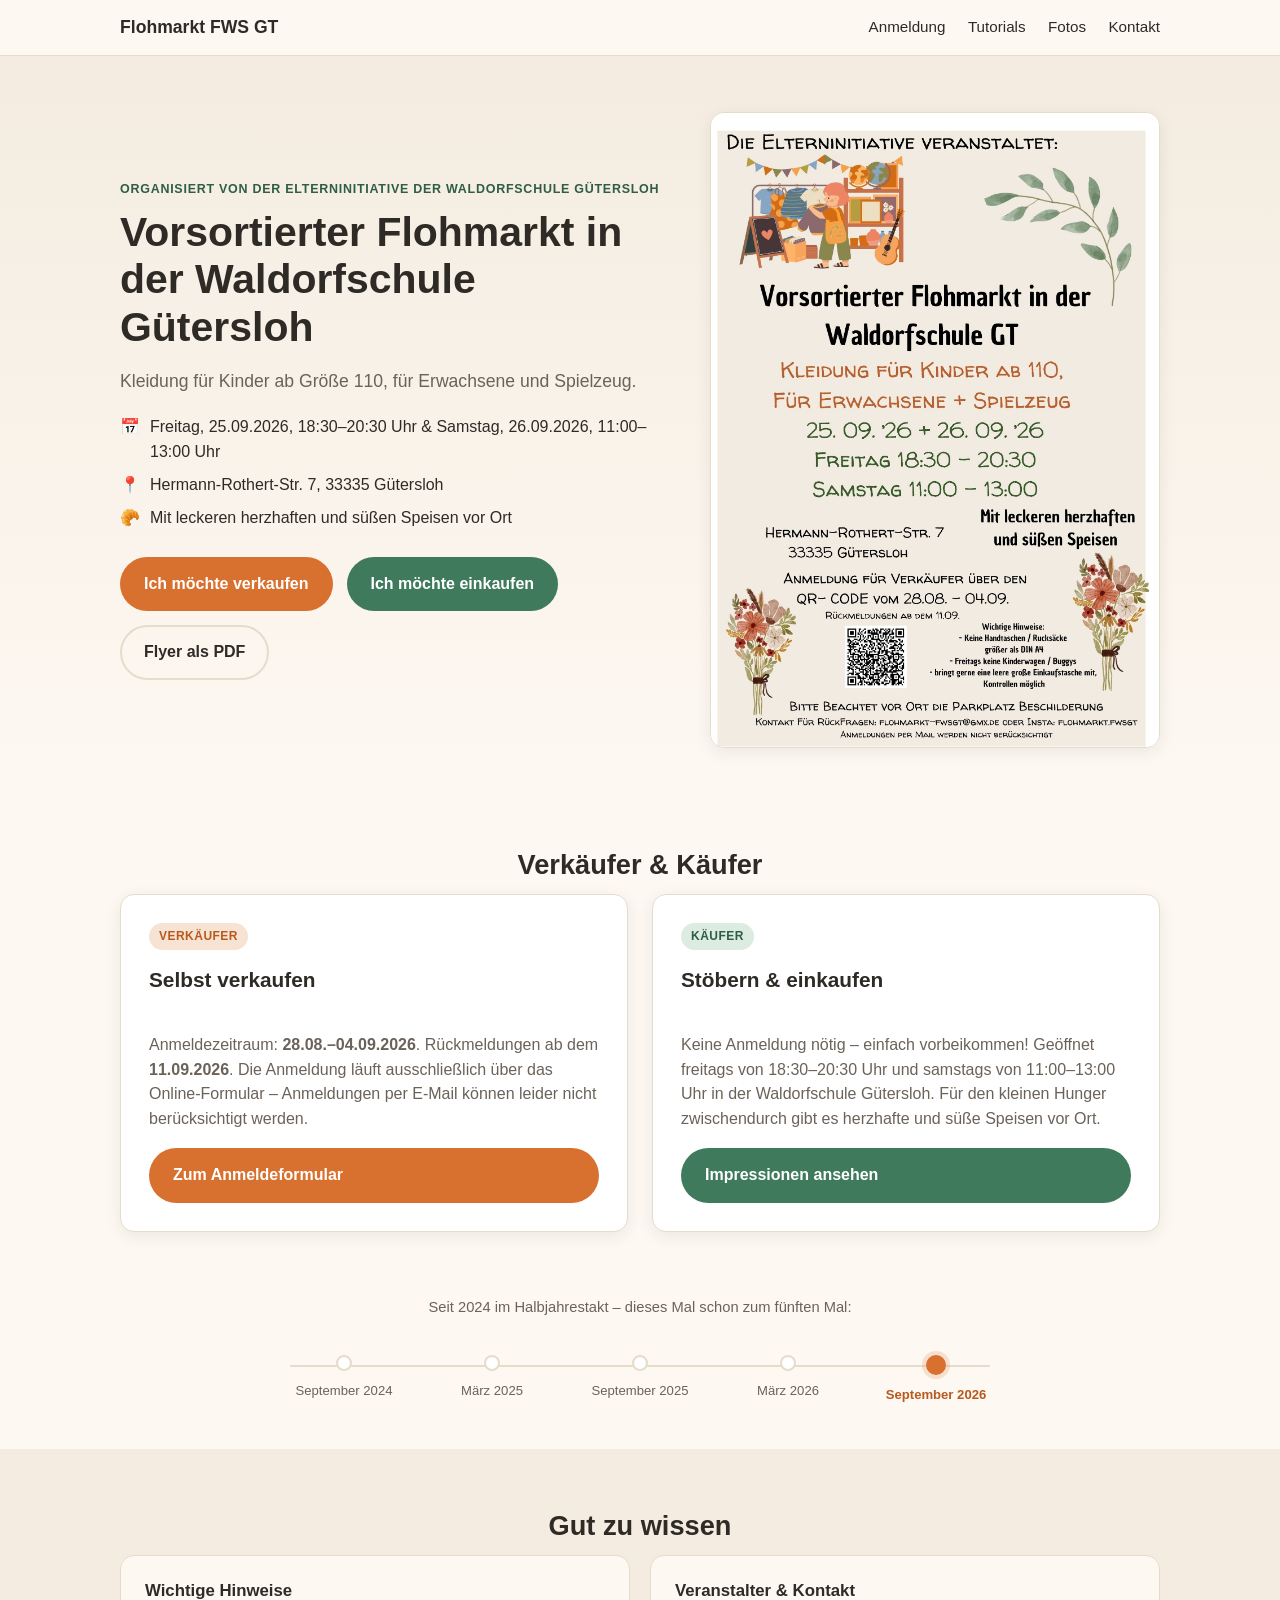
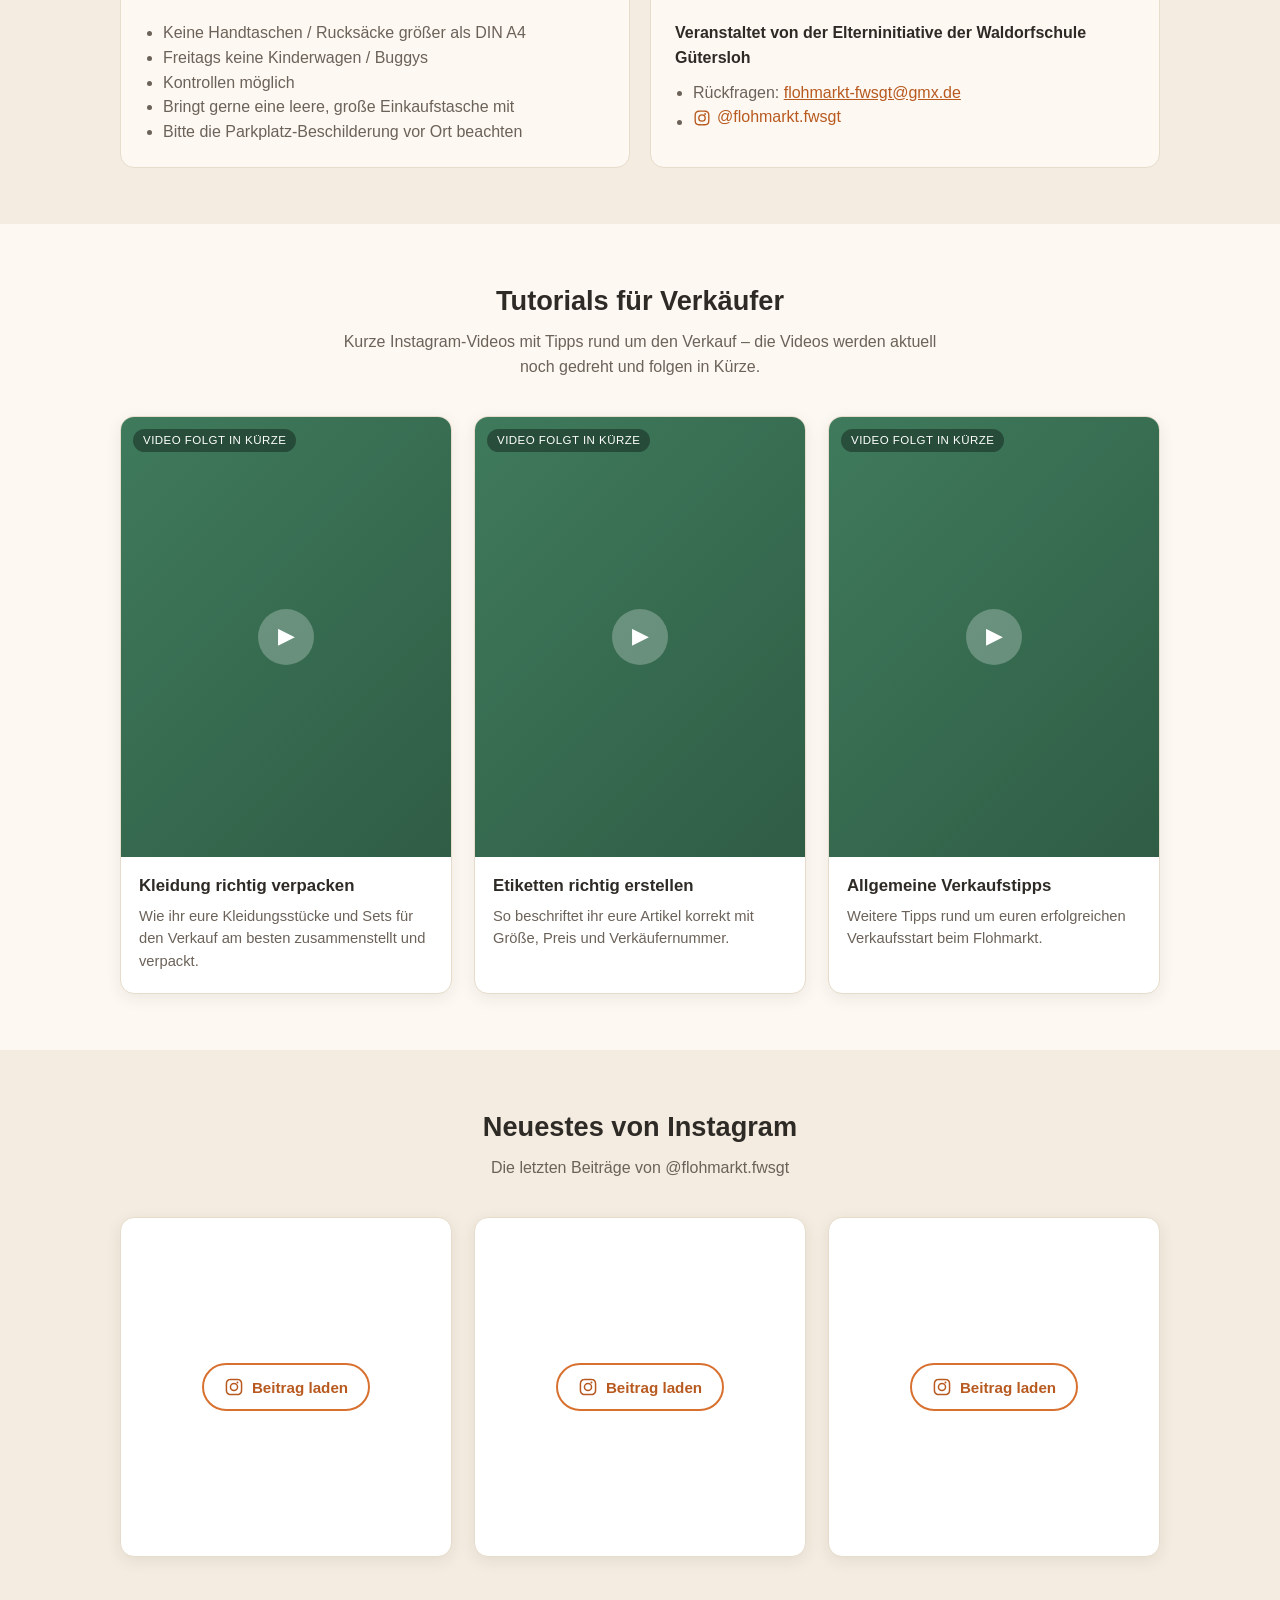
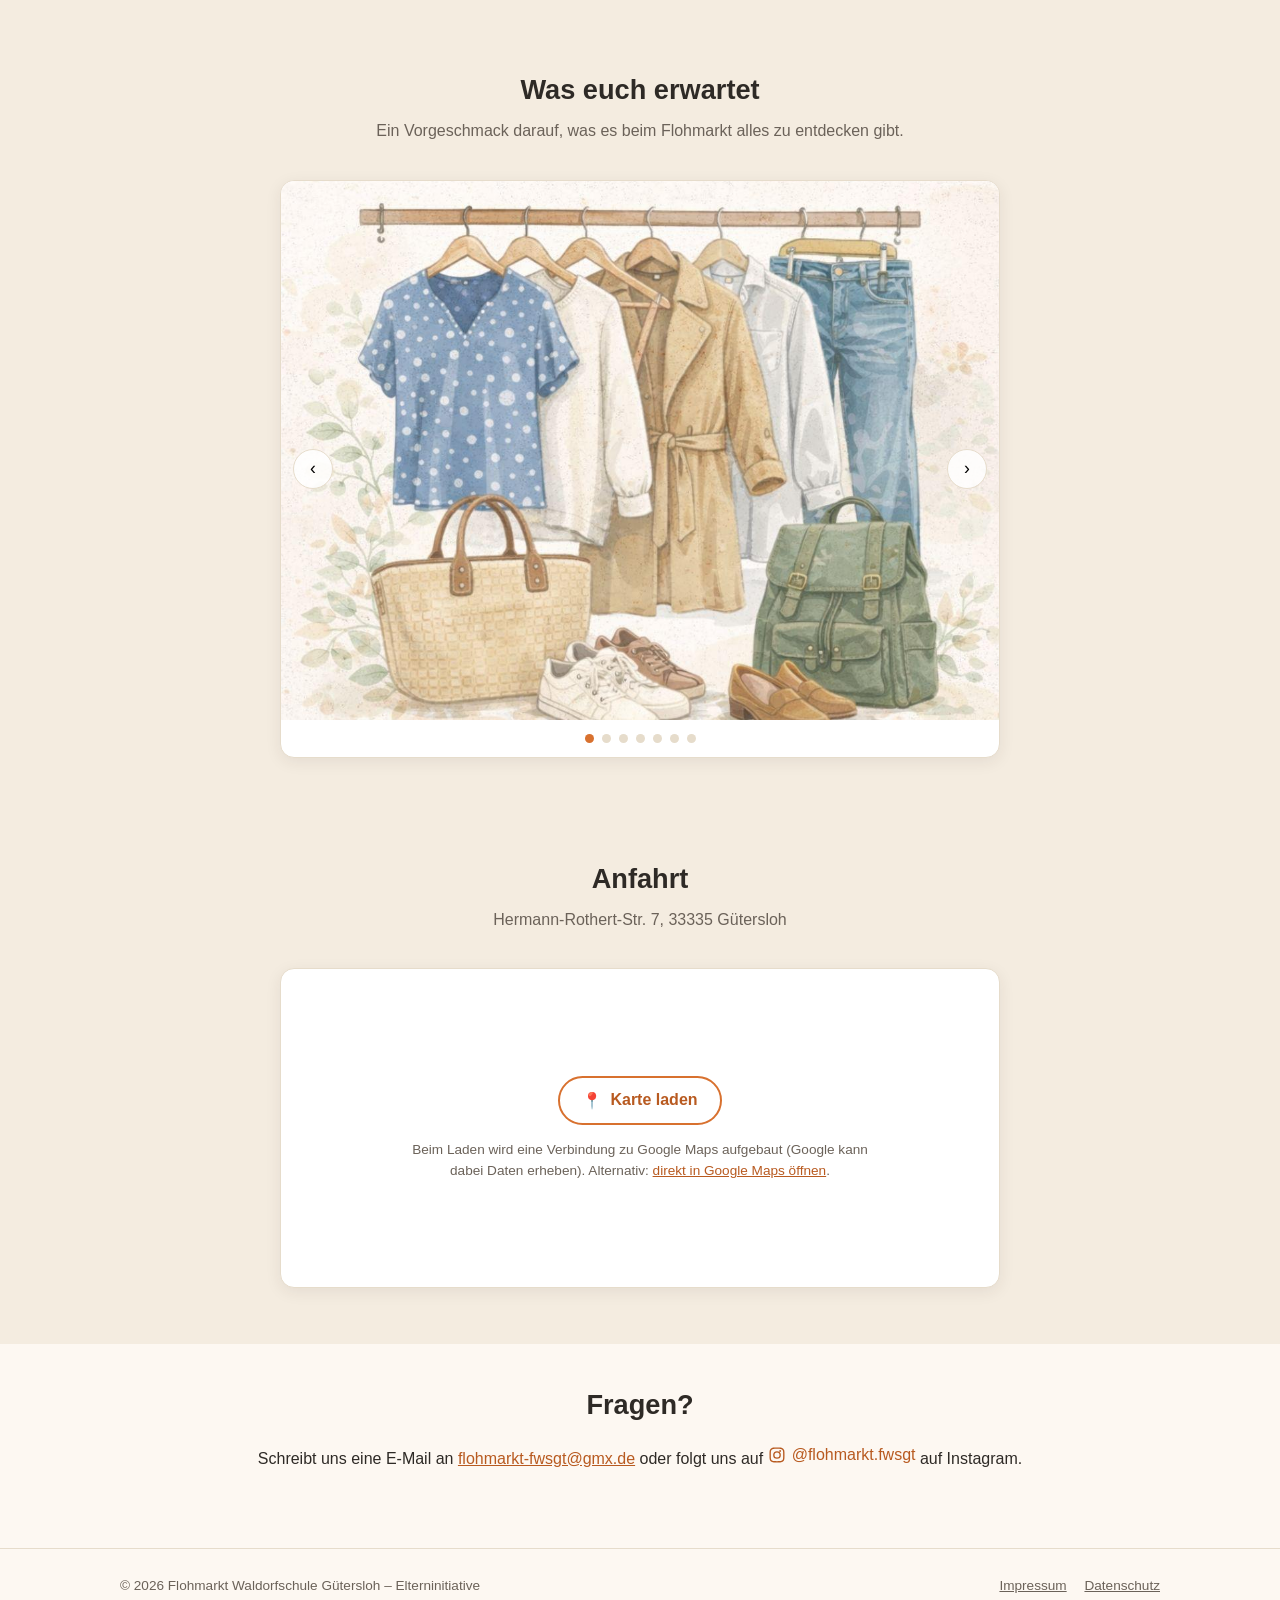
==== index.html @ 28c87621 "Add real event photos to carousel, fix mobile timeline dot/line alignment" ====
<!DOCTYPE html>
<html lang="de">
<head>
<meta charset="UTF-8" />
<meta name="viewport" content="width=device-width, initial-scale=1.0" />
<title>Flohmarkt Waldorfschule Gütersloh – 25./26. September 2026</title>
<meta name="description" content="Vorsortierter Flohmarkt in der Waldorfschule Gütersloh: Kleidung, Spielzeug und mehr. Infos für Käufer und Anmeldung für Verkäufer." />
<link rel="stylesheet" href="assets/css/styles.css" />
</head>
<body>

<header class="site-header">
  <div class="container">
    <p class="site-title">Flohmarkt&nbsp;FWS&nbsp;GT</p>
    <button type="button" class="nav-toggle" id="nav-toggle" aria-expanded="false" aria-controls="site-nav">
      <span class="nav-toggle-bar"></span>
      <span class="nav-toggle-bar"></span>
      <span class="nav-toggle-bar"></span>
      <span class="sr-only">Menü öffnen</span>
    </button>
    <nav class="site-nav" id="site-nav">
      <a href="#verkaeufer-kaeufer">Anmeldung</a>
      <a href="#tutorials">Tutorials</a>
      <a href="#fotos">Fotos</a>
      <a href="#kontakt">Kontakt</a>
    </nav>
  </div>
</header>

<section class="hero">
  <div class="container">
    <div class="hero-text">
      <p class="kicker">Organisiert von der Elterninitiative der Waldorfschule Gütersloh</p>
      <h1>Vorsortierter Flohmarkt in der Waldorfschule Gütersloh</h1>
      <p class="subtitle">Kleidung für Kinder ab Größe&nbsp;110, für Erwachsene und Spielzeug.</p>
      <ul class="hero-facts">
        <li><span class="icon">📅</span> Freitag, 25.09.2026, 18:30–20:30 Uhr &amp; Samstag, 26.09.2026, 11:00–13:00 Uhr</li>
        <li><span class="icon">📍</span> Hermann-Rothert-Str. 7, 33335 Gütersloh</li>
        <li><span class="icon">🥐</span> Mit leckeren herzhaften und süßen Speisen vor Ort</li>
      </ul>
      <div class="btn-row">
        <a class="btn btn-primary" href="#verkaeufer-kaeufer">Ich möchte verkaufen</a>
        <a class="btn btn-secondary" href="#kaeufer-info">Ich möchte einkaufen</a>
        <a class="btn btn-outline" href="assets/flyer.pdf" target="_blank" rel="noopener">Flyer als PDF</a>
      </div>
    </div>
    <a class="hero-image" href="assets/flyer.pdf" target="_blank" rel="noopener">
      <img src="assets/img/flyer.jpg" alt="Flyer zum Flohmarkt in der Waldorfschule Gütersloh" />
    </a>
  </div>
</section>

<section class="audience" id="verkaeufer-kaeufer">
  <div class="container">
    <h2 class="section-title">Verkäufer &amp; Käufer</h2>
    <div class="audience-cards">

      <div class="audience-card">
        <span class="badge badge-seller">Verkäufer</span>
        <h3>Selbst verkaufen</h3>
        <p>
          Anmeldezeitraum: <strong>28.08.–04.09.2026</strong>. Rückmeldungen ab dem <strong>11.09.2026</strong>.
          Die Anmeldung läuft ausschließlich über das Online-Formular – Anmeldungen per E-Mail
          können leider nicht berücksichtigt werden.
        </p>
        <a class="btn btn-primary" href="https://forms.office.com/Pages/ResponsePage.aspx?id=DQSIkWdsW0yxEjajBLZtrQAAAAAAAAAAAAO__Q2rqFhUMDNKTlNaVUxXSloxRFZZTEVRQ04yQzFOQS4u&origin=QRCode" target="_blank" rel="noopener">
          Zum Anmeldeformular
        </a>
      </div>

      <div class="audience-card" id="kaeufer-info">
        <span class="badge badge-buyer">Käufer</span>
        <h3>Stöbern &amp; einkaufen</h3>
        <p>
          Keine Anmeldung nötig – einfach vorbeikommen! Geöffnet freitags von 18:30–20:30 Uhr
          und samstags von 11:00–13:00 Uhr in der Waldorfschule Gütersloh. Für den kleinen Hunger
          zwischendurch gibt es herzhafte und süße Speisen vor Ort.
        </p>
        <a class="btn btn-secondary" href="#fotos">Impressionen ansehen</a>
      </div>

    </div>
  </div>
</section>

<section class="timeline-section">
  <div class="container">
    <p class="timeline-lead">Seit 2024 im Halbjahrestakt – dieses Mal schon zum fünften Mal:</p>
    <ol class="timeline">
      <li><span class="timeline-label">September 2024</span></li>
      <li><span class="timeline-label">März 2025</span></li>
      <li><span class="timeline-label">September 2025</span></li>
      <li><span class="timeline-label">März 2026</span></li>
      <li class="current"><span class="timeline-label">September 2026</span></li>
    </ol>
  </div>
</section>

<section class="info">
  <div class="container">
    <h2 class="section-title">Gut zu wissen</h2>
    <div class="info-grid">
      <div class="info-card">
        <h3>Wichtige Hinweise</h3>
        <ul>
          <li>Keine Handtaschen / Rucksäcke größer als DIN&nbsp;A4</li>
          <li>Freitags keine Kinderwagen / Buggys</li>
          <li>Kontrollen möglich</li>
          <li>Bringt gerne eine leere, große Einkaufstasche mit</li>
          <li>Bitte die Parkplatz-Beschilderung vor Ort beachten</li>
        </ul>
      </div>
      <div class="info-card">
        <h3>Veranstalter &amp; Kontakt</h3>
        <p class="organizer-line">
          <strong>Veranstaltet von der Elterninitiative der Waldorfschule Gütersloh</strong>
        </p>
        <ul>
          <li>Rückfragen: <a href="mailto:flohmarkt-fwsgt@gmx.de">flohmarkt-fwsgt@gmx.de</a></li>
          <li>
            <a class="ig-link" href="https://www.instagram.com/flohmarkt.fwsgt/" target="_blank" rel="noopener">
              <svg class="ig-icon" viewBox="0 0 24 24" width="18" height="18" aria-hidden="true"><path fill="currentColor" d="M12 2c-2.72 0-3.06.01-4.12.06-1.06.05-1.79.22-2.43.47-.66.26-1.22.6-1.77 1.16-.56.55-.9 1.11-1.16 1.77-.25.64-.42 1.37-.47 2.43C2 8.94 2 9.28 2 12s.01 3.06.06 4.12c.05 1.06.22 1.79.47 2.43.26.66.6 1.22 1.16 1.77.55.56 1.11.9 1.77 1.16.64.25 1.37.42 2.43.47C8.94 22 9.28 22 12 22s3.06-.01 4.12-.06c1.06-.05 1.79-.22 2.43-.47.66-.26 1.22-.6 1.77-1.16.56-.55.9-1.11 1.16-1.77.25-.64.42-1.37.47-2.43C22 15.06 22 14.72 22 12s-.01-3.06-.06-4.12c-.05-1.06-.22-1.79-.47-2.43-.26-.66-.6-1.22-1.16-1.77-.55-.56-1.11-.9-1.77-1.16-.64-.25-1.37-.42-2.43-.47C15.06 2 14.72 2 12 2zm0 1.8c2.67 0 2.99.01 4.04.06.98.04 1.5.21 1.85.34.47.18.8.4 1.15.75.35.35.57.68.75 1.15.13.36.29.87.34 1.85.05 1.05.06 1.37.06 4.04s-.01 2.99-.06 4.04c-.04.98-.21 1.5-.34 1.85-.18.47-.4.8-.75 1.15-.35.35-.68.57-1.15.75-.36.13-.87.29-1.85.34-1.05.05-1.37.06-4.04.06s-2.99-.01-4.04-.06c-.98-.04-1.5-.21-1.85-.34-.47-.18-.8-.4-1.15-.75-.35-.35-.57-.68-.75-1.15-.13-.36-.29-.87-.34-1.85C3.8 14.99 3.8 14.67 3.8 12s.01-2.99.06-4.04c.04-.98.21-1.5.34-1.85.18-.47.4-.8.75-1.15.35-.35.68-.57 1.15-.75.36-.13.87-.29 1.85-.34C9.01 3.8 9.33 3.8 12 3.8zm0 3.05a5.15 5.15 0 1 0 0 10.3 5.15 5.15 0 0 0 0-10.3zm0 8.5a3.35 3.35 0 1 1 0-6.7 3.35 3.35 0 0 1 0 6.7zm5.35-8.7a1.2 1.2 0 1 1-2.4 0 1.2 1.2 0 0 1 2.4 0z"/></svg>
              @flohmarkt.fwsgt
            </a>
          </li>
        </ul>
      </div>
    </div>
  </div>
</section>

<section class="tutorials" id="tutorials">
  <div class="container">
    <h2 class="section-title">Tutorials für Verkäufer</h2>
    <p class="section-lead">Kurze Instagram-Videos mit Tipps rund um den Verkauf – die Videos werden aktuell noch gedreht und folgen in Kürze.</p>
    <div class="tutorial-grid">

      <article class="tutorial-card">
        <div class="tutorial-thumb">
          <span class="coming-soon">Video folgt in Kürze</span>
          <span class="play-icon">▶</span>
        </div>
        <div class="tutorial-body">
          <h3>Kleidung richtig verpacken</h3>
          <p>Wie ihr eure Kleidungsstücke und Sets für den Verkauf am besten zusammenstellt und verpackt.</p>
        </div>
      </article>

      <article class="tutorial-card">
        <div class="tutorial-thumb">
          <span class="coming-soon">Video folgt in Kürze</span>
          <span class="play-icon">▶</span>
        </div>
        <div class="tutorial-body">
          <h3>Etiketten richtig erstellen</h3>
          <p>So beschriftet ihr eure Artikel korrekt mit Größe, Preis und Verkäufernummer.</p>
        </div>
      </article>

      <article class="tutorial-card">
        <div class="tutorial-thumb">
          <span class="coming-soon">Video folgt in Kürze</span>
          <span class="play-icon">▶</span>
        </div>
        <div class="tutorial-body">
          <h3>Allgemeine Verkaufstipps</h3>
          <p>Weitere Tipps rund um euren erfolgreichen Verkaufsstart beim Flohmarkt.</p>
        </div>
      </article>

    </div>
  </div>
</section>

<section class="ig-feed" id="instagram-feed">
  <div class="container">
    <h2 class="section-title">Neuestes von Instagram</h2>
    <p class="section-lead">Die letzten Beiträge von @flohmarkt.fwsgt</p>
    <div class="ig-feed-grid">

      <div class="ig-feed-card" data-ig-url="https://www.instagram.com/flohmarkt.fwsgt/p/DcSzIwRuUmD/">
        <button type="button" class="ig-feed-load-btn">
          <svg class="ig-icon" viewBox="0 0 24 24" width="20" height="20" aria-hidden="true"><path fill="currentColor" d="M12 2c-2.72 0-3.06.01-4.12.06-1.06.05-1.79.22-2.43.47-.66.26-1.22.6-1.77 1.16-.56.55-.9 1.11-1.16 1.77-.25.64-.42 1.37-.47 2.43C2 8.94 2 9.28 2 12s.01 3.06.06 4.12c.05 1.06.22 1.79.47 2.43.26.66.6 1.22 1.16 1.77.55.56 1.11.9 1.77 1.16.64.25 1.37.42 2.43.47C8.94 22 9.28 22 12 22s3.06-.01 4.12-.06c1.06-.05 1.79-.22 2.43-.47.66-.26 1.22-.6 1.77-1.16.56-.55.9-1.11 1.16-1.77.25-.64.42-1.37.47-2.43C22 15.06 22 14.72 22 12s-.01-3.06-.06-4.12c-.05-1.06-.22-1.79-.47-2.43-.26-.66-.6-1.22-1.16-1.77-.55-.56-1.11-.9-1.77-1.16-.64-.25-1.37-.42-2.43-.47C15.06 2 14.72 2 12 2zm0 1.8c2.67 0 2.99.01 4.04.06.98.04 1.5.21 1.85.34.47.18.8.4 1.15.75.35.35.57.68.75 1.15.13.36.29.87.34 1.85.05 1.05.06 1.37.06 4.04s-.01 2.99-.06 4.04c-.04.98-.21 1.5-.34 1.85-.18.47-.4.8-.75 1.15-.35.35-.68.57-1.15.75-.36.13-.87.29-1.85.34-1.05.05-1.37.06-4.04.06s-2.99-.01-4.04-.06c-.98-.04-1.5-.21-1.85-.34-.47-.18-.8-.4-1.15-.75-.35-.35-.57-.68-.75-1.15-.13-.36-.29-.87-.34-1.85C3.8 14.99 3.8 14.67 3.8 12s.01-2.99.06-4.04c.04-.98.21-1.5.34-1.85.18-.47.4-.8.75-1.15.35-.35.68-.57 1.15-.75.36-.13.87-.29 1.85-.34C9.01 3.8 9.33 3.8 12 3.8zm0 3.05a5.15 5.15 0 1 0 0 10.3 5.15 5.15 0 0 0 0-10.3zm0 8.5a3.35 3.35 0 1 1 0-6.7 3.35 3.35 0 0 1 0 6.7zm5.35-8.7a1.2 1.2 0 1 1-2.4 0 1.2 1.2 0 0 1 2.4 0z"/></svg>
          Beitrag laden
        </button>
      </div>

      <div class="ig-feed-card" data-ig-url="https://www.instagram.com/flohmarkt.fwsgt/reel/DVkvgYFDMoJ/">
        <button type="button" class="ig-feed-load-btn">
          <svg class="ig-icon" viewBox="0 0 24 24" width="20" height="20" aria-hidden="true"><path fill="currentColor" d="M12 2c-2.72 0-3.06.01-4.12.06-1.06.05-1.79.22-2.43.47-.66.26-1.22.6-1.77 1.16-.56.55-.9 1.11-1.16 1.77-.25.64-.42 1.37-.47 2.43C2 8.94 2 9.28 2 12s.01 3.06.06 4.12c.05 1.06.22 1.79.47 2.43.26.66.6 1.22 1.16 1.77.55.56 1.11.9 1.77 1.16.64.25 1.37.42 2.43.47C8.94 22 9.28 22 12 22s3.06-.01 4.12-.06c1.06-.05 1.79-.22 2.43-.47.66-.26 1.22-.6 1.77-1.16.56-.55.9-1.11 1.16-1.77.25-.64.42-1.37.47-2.43C22 15.06 22 14.72 22 12s-.01-3.06-.06-4.12c-.05-1.06-.22-1.79-.47-2.43-.26-.66-.6-1.22-1.16-1.77-.55-.56-1.11-.9-1.77-1.16-.64-.25-1.37-.42-2.43-.47C15.06 2 14.72 2 12 2zm0 1.8c2.67 0 2.99.01 4.04.06.98.04 1.5.21 1.85.34.47.18.8.4 1.15.75.35.35.57.68.75 1.15.13.36.29.87.34 1.85.05 1.05.06 1.37.06 4.04s-.01 2.99-.06 4.04c-.04.98-.21 1.5-.34 1.85-.18.47-.4.8-.75 1.15-.35.35-.68.57-1.15.75-.36.13-.87.29-1.85.34-1.05.05-1.37.06-4.04.06s-2.99-.01-4.04-.06c-.98-.04-1.5-.21-1.85-.34-.47-.18-.8-.4-1.15-.75-.35-.35-.57-.68-.75-1.15-.13-.36-.29-.87-.34-1.85C3.8 14.99 3.8 14.67 3.8 12s.01-2.99.06-4.04c.04-.98.21-1.5.34-1.85.18-.47.4-.8.75-1.15.35-.35.68-.57 1.15-.75.36-.13.87-.29 1.85-.34C9.01 3.8 9.33 3.8 12 3.8zm0 3.05a5.15 5.15 0 1 0 0 10.3 5.15 5.15 0 0 0 0-10.3zm0 8.5a3.35 3.35 0 1 1 0-6.7 3.35 3.35 0 0 1 0 6.7zm5.35-8.7a1.2 1.2 0 1 1-2.4 0 1.2 1.2 0 0 1 2.4 0z"/></svg>
          Beitrag laden
        </button>
      </div>

      <div class="ig-feed-card" data-ig-url="https://www.instagram.com/flohmarkt.fwsgt/reel/DVjSu4mDLjg/">
        <button type="button" class="ig-feed-load-btn">
          <svg class="ig-icon" viewBox="0 0 24 24" width="20" height="20" aria-hidden="true"><path fill="currentColor" d="M12 2c-2.72 0-3.06.01-4.12.06-1.06.05-1.79.22-2.43.47-.66.26-1.22.6-1.77 1.16-.56.55-.9 1.11-1.16 1.77-.25.64-.42 1.37-.47 2.43C2 8.94 2 9.28 2 12s.01 3.06.06 4.12c.05 1.06.22 1.79.47 2.43.26.66.6 1.22 1.16 1.77.55.56 1.11.9 1.77 1.16.64.25 1.37.42 2.43.47C8.94 22 9.28 22 12 22s3.06-.01 4.12-.06c1.06-.05 1.79-.22 2.43-.47.66-.26 1.22-.6 1.77-1.16.56-.55.9-1.11 1.16-1.77.25-.64.42-1.37.47-2.43C22 15.06 22 14.72 22 12s-.01-3.06-.06-4.12c-.05-1.06-.22-1.79-.47-2.43-.26-.66-.6-1.22-1.16-1.77-.55-.56-1.11-.9-1.77-1.16-.64-.25-1.37-.42-2.43-.47C15.06 2 14.72 2 12 2zm0 1.8c2.67 0 2.99.01 4.04.06.98.04 1.5.21 1.85.34.47.18.8.4 1.15.75.35.35.57.68.75 1.15.13.36.29.87.34 1.85.05 1.05.06 1.37.06 4.04s-.01 2.99-.06 4.04c-.04.98-.21 1.5-.34 1.85-.18.47-.4.8-.75 1.15-.35.35-.68.57-1.15.75-.36.13-.87.29-1.85.34-1.05.05-1.37.06-4.04.06s-2.99-.01-4.04-.06c-.98-.04-1.5-.21-1.85-.34-.47-.18-.8-.4-1.15-.75-.35-.35-.57-.68-.75-1.15-.13-.36-.29-.87-.34-1.85C3.8 14.99 3.8 14.67 3.8 12s.01-2.99.06-4.04c.04-.98.21-1.5.34-1.85.18-.47.4-.8.75-1.15.35-.35.68-.57 1.15-.75.36-.13.87-.29 1.85-.34C9.01 3.8 9.33 3.8 12 3.8zm0 3.05a5.15 5.15 0 1 0 0 10.3 5.15 5.15 0 0 0 0-10.3zm0 8.5a3.35 3.35 0 1 1 0-6.7 3.35 3.35 0 0 1 0 6.7zm5.35-8.7a1.2 1.2 0 1 1-2.4 0 1.2 1.2 0 0 1 2.4 0z"/></svg>
          Beitrag laden
        </button>
      </div>

    </div>
  </div>
</section>

<section class="gallery" id="fotos">
  <div class="container">
    <h2 class="section-title">Was euch erwartet</h2>
    <p class="section-lead">Ein Vorgeschmack darauf, was es beim Flohmarkt alles zu entdecken gibt.</p>

    <div class="carousel">
      <div class="carousel-track">
        <div class="carousel-slide">
          <img src="assets/img/carousel/foto-01.jpg" alt="Erwachsenenkleidung in den Größen XS–XL" loading="lazy" />
        </div>
        <div class="carousel-slide">
          <img src="assets/img/carousel/foto-02.jpg" alt="Innen shoppen, außen bei Wohlfühlambiente schlemmen" loading="lazy" />
        </div>
        <div class="carousel-slide">
          <img src="assets/img/carousel/foto-03.jpg" alt="Bücher & Deko für Erwachsene" loading="lazy" />
        </div>
        <div class="carousel-slide">
          <img src="assets/img/carousel/foto-04.jpg" alt="Tonies & Bücher" loading="lazy" />
        </div>
        <div class="carousel-slide">
          <img src="assets/img/carousel/foto-05.jpg" alt="Fahrräder, Roller, Spiele & Bücher" loading="lazy" />
        </div>
        <div class="carousel-slide">
          <img src="assets/img/carousel/foto-06.jpg" alt="Viele Kassen, schnelle Abwicklung" loading="lazy" />
        </div>
        <div class="carousel-slide">
          <img src="assets/img/carousel/foto-07.jpg" alt="Kinderbekleidung in den Größen 110–176" loading="lazy" />
        </div>
      </div>
      <button class="carousel-nav prev" aria-label="Vorheriges Foto">&#8249;</button>
      <button class="carousel-nav next" aria-label="Nächstes Foto">&#8250;</button>
      <div class="carousel-dots"></div>
    </div>
  </div>
</section>

<section class="map-section" id="anfahrt">
  <div class="container">
    <h2 class="section-title">Anfahrt</h2>
    <p class="section-lead">Hermann-Rothert-Str. 7, 33335 Gütersloh</p>
    <div class="map-embed" id="map-embed">
      <button type="button" class="map-load-btn" id="map-load-btn">
        <span class="play-icon">📍</span>
        Karte laden
      </button>
      <p class="map-hint">
        Beim Laden wird eine Verbindung zu Google Maps aufgebaut (Google kann dabei Daten erheben).
        Alternativ:
        <a href="https://www.google.com/maps/search/?api=1&query=Hermann-Rothert-Str.+7,+33335+G%C3%BCtersloh" target="_blank" rel="noopener">direkt in Google Maps öffnen</a>.
      </p>
    </div>
  </div>
</section>

<section class="contact" id="kontakt">
  <div class="container">
    <h2 class="section-title">Fragen?</h2>
    <p>
      Schreibt uns eine E-Mail an <a href="mailto:flohmarkt-fwsgt@gmx.de">flohmarkt-fwsgt@gmx.de</a> oder folgt uns auf
      <a class="ig-link" href="https://www.instagram.com/flohmarkt.fwsgt/" target="_blank" rel="noopener">
        <svg class="ig-icon" viewBox="0 0 24 24" width="18" height="18" aria-hidden="true"><path fill="currentColor" d="M12 2c-2.72 0-3.06.01-4.12.06-1.06.05-1.79.22-2.43.47-.66.26-1.22.6-1.77 1.16-.56.55-.9 1.11-1.16 1.77-.25.64-.42 1.37-.47 2.43C2 8.94 2 9.28 2 12s.01 3.06.06 4.12c.05 1.06.22 1.79.47 2.43.26.66.6 1.22 1.16 1.77.55.56 1.11.9 1.77 1.16.64.25 1.37.42 2.43.47C8.94 22 9.28 22 12 22s3.06-.01 4.12-.06c1.06-.05 1.79-.22 2.43-.47.66-.26 1.22-.6 1.77-1.16.56-.55.9-1.11 1.16-1.77.25-.64.42-1.37.47-2.43C22 15.06 22 14.72 22 12s-.01-3.06-.06-4.12c-.05-1.06-.22-1.79-.47-2.43-.26-.66-.6-1.22-1.16-1.77-.55-.56-1.11-.9-1.77-1.16-.64-.25-1.37-.42-2.43-.47C15.06 2 14.72 2 12 2zm0 1.8c2.67 0 2.99.01 4.04.06.98.04 1.5.21 1.85.34.47.18.8.4 1.15.75.35.35.57.68.75 1.15.13.36.29.87.34 1.85.05 1.05.06 1.37.06 4.04s-.01 2.99-.06 4.04c-.04.98-.21 1.5-.34 1.85-.18.47-.4.8-.75 1.15-.35.35-.68.57-1.15.75-.36.13-.87.29-1.85.34-1.05.05-1.37.06-4.04.06s-2.99-.01-4.04-.06c-.98-.04-1.5-.21-1.85-.34-.47-.18-.8-.4-1.15-.75-.35-.35-.57-.68-.75-1.15-.13-.36-.29-.87-.34-1.85C3.8 14.99 3.8 14.67 3.8 12s.01-2.99.06-4.04c.04-.98.21-1.5.34-1.85.18-.47.4-.8.75-1.15.35-.35.68-.57 1.15-.75.36-.13.87-.29 1.85-.34C9.01 3.8 9.33 3.8 12 3.8zm0 3.05a5.15 5.15 0 1 0 0 10.3 5.15 5.15 0 0 0 0-10.3zm0 8.5a3.35 3.35 0 1 1 0-6.7 3.35 3.35 0 0 1 0 6.7zm5.35-8.7a1.2 1.2 0 1 1-2.4 0 1.2 1.2 0 0 1 2.4 0z"/></svg>
        @flohmarkt.fwsgt
      </a>
      auf Instagram.
    </p>
  </div>
</section>

<footer class="site-footer">
  <div class="container">
    <span>&copy; 2026 Flohmarkt Waldorfschule Gütersloh – Elterninitiative</span>
    <span>
      <a href="impressum.html">Impressum</a>
      <a href="datenschutz.html">Datenschutz</a>
    </span>
  </div>
</footer>

<script src="assets/js/main.js"></script>
</body>
</html>
---- assets/css/styles.css ----
:root {
  --color-bg: #fdf8f2;
  --color-bg-alt: #f4ece0;
  --color-text: #2e2a26;
  --color-text-muted: #6b6259;
  --color-primary: #d8712f;
  --color-primary-dark: #b85a20;
  --color-secondary: #3f7a5c;
  --color-secondary-dark: #2f5d45;
  --color-border: #e6dccb;
  --radius: 14px;
  --max-width: 1080px;
  --shadow: 0 4px 16px rgba(46, 42, 38, 0.08);
}

* {
  box-sizing: border-box;
}

html {
  scroll-behavior: smooth;
}

section[id] {
  scroll-margin-top: 76px;
}

body {
  margin: 0;
  font-family: "Segoe UI", Roboto, Helvetica, Arial, sans-serif;
  background: var(--color-bg);
  color: var(--color-text);
  line-height: 1.55;
}

img {
  max-width: 100%;
  display: block;
}

a {
  color: var(--color-primary-dark);
}

.container {
  max-width: var(--max-width);
  margin: 0 auto;
  padding: 0 20px;
}

/* Header */
.site-header {
  background: var(--color-bg);
  border-bottom: 1px solid var(--color-border);
  position: sticky;
  top: 0;
  z-index: 20;
}

.site-header .container {
  display: flex;
  align-items: center;
  justify-content: space-between;
  padding-top: 14px;
  padding-bottom: 14px;
}

.site-title {
  font-size: 1.1rem;
  font-weight: 700;
  margin: 0;
}

.site-nav a {
  margin-left: 18px;
  text-decoration: none;
  color: var(--color-text);
  font-size: 0.95rem;
}

.site-nav a:hover {
  color: var(--color-primary-dark);
}

.nav-toggle {
  display: none;
  flex-direction: column;
  justify-content: center;
  gap: 5px;
  width: 38px;
  height: 38px;
  padding: 0;
  border: 1px solid var(--color-border);
  border-radius: 8px;
  background: #fff;
  cursor: pointer;
}

.nav-toggle-bar {
  display: block;
  width: 18px;
  height: 2px;
  margin: 0 auto;
  background: var(--color-text);
  transition: transform 0.2s ease, opacity 0.2s ease;
}

.nav-toggle[aria-expanded="true"] .nav-toggle-bar:nth-child(1) {
  transform: translateY(7px) rotate(45deg);
}

.nav-toggle[aria-expanded="true"] .nav-toggle-bar:nth-child(2) {
  opacity: 0;
}

.nav-toggle[aria-expanded="true"] .nav-toggle-bar:nth-child(3) {
  transform: translateY(-7px) rotate(-45deg);
}

.sr-only {
  position: absolute;
  width: 1px;
  height: 1px;
  padding: 0;
  margin: -1px;
  overflow: hidden;
  clip: rect(0, 0, 0, 0);
  white-space: nowrap;
  border: 0;
}

/* Hero */
.hero {
  padding: 56px 0 40px;
  background: linear-gradient(180deg, var(--color-bg-alt), var(--color-bg));
}

.hero .container {
  display: grid;
  grid-template-columns: 1.1fr 0.9fr;
  gap: 40px;
  align-items: center;
}

.kicker {
  text-transform: uppercase;
  letter-spacing: 0.06em;
  font-size: 0.78rem;
  font-weight: 700;
  color: var(--color-secondary-dark);
  margin: 0 0 10px;
}

.hero h1 {
  font-size: clamp(1.8rem, 3.2vw, 2.6rem);
  margin: 0 0 14px;
  line-height: 1.15;
}

.hero .subtitle {
  font-size: 1.1rem;
  color: var(--color-text-muted);
  margin-bottom: 20px;
}

.hero-facts {
  list-style: none;
  padding: 0;
  margin: 0 0 26px;
  display: flex;
  flex-direction: column;
  gap: 8px;
  font-size: 1rem;
}

.hero-facts li {
  display: flex;
  gap: 10px;
}

.hero-facts .icon {
  flex-shrink: 0;
}

.hero-image {
  border-radius: var(--radius);
  overflow: hidden;
  box-shadow: var(--shadow);
  border: 1px solid var(--color-border);
}

/* Buttons */
.btn {
  display: inline-block;
  padding: 13px 22px;
  border-radius: 999px;
  font-weight: 600;
  text-decoration: none;
  font-size: 1rem;
  border: 2px solid transparent;
  transition: transform 0.15s ease, box-shadow 0.15s ease;
}

.btn:hover {
  transform: translateY(-1px);
}

.btn-primary {
  background: var(--color-primary);
  color: #fff;
}

.btn-primary:hover {
  background: var(--color-primary-dark);
  color: #fff;
}

.btn-secondary {
  background: var(--color-secondary);
  color: #fff;
}

.btn-secondary:hover {
  background: var(--color-secondary-dark);
  color: #fff;
}

.btn-outline {
  background: transparent;
  border-color: var(--color-border);
  color: var(--color-text);
}

.btn-row {
  display: flex;
  flex-wrap: wrap;
  gap: 14px;
}

/* Zielgruppen / CTA section */
.audience {
  padding: 56px 0;
}

.audience h2,
.section-title {
  font-size: 1.7rem;
  text-align: center;
  margin: 0 0 8px;
}

.section-lead {
  text-align: center;
  color: var(--color-text-muted);
  max-width: 620px;
  margin: 0 auto 36px;
}

.audience-cards {
  display: grid;
  grid-template-columns: 1fr 1fr;
  gap: 24px;
}

.audience-card {
  background: #fff;
  border: 1px solid var(--color-border);
  border-radius: var(--radius);
  padding: 28px;
  box-shadow: var(--shadow);
  display: flex;
  flex-direction: column;
}

.audience-card h3 {
  font-size: 1.3rem;
  margin-top: 0;
}

.audience-card p {
  color: var(--color-text-muted);
  flex-grow: 1;
}

.audience-card .badge {
  display: inline-block;
  font-size: 0.75rem;
  text-transform: uppercase;
  letter-spacing: 0.04em;
  font-weight: 700;
  padding: 4px 10px;
  border-radius: 999px;
  margin-bottom: 14px;
  width: fit-content;
}

.badge-seller {
  background: #f6e3d3;
  color: var(--color-primary-dark);
}

.badge-buyer {
  background: #dcece2;
  color: var(--color-secondary-dark);
}

/* Timeline */
.timeline-section {
  padding: 8px 0 44px;
}

.timeline-lead {
  text-align: center;
  color: var(--color-text-muted);
  font-size: 0.92rem;
  margin: 0 0 14px;
}

.timeline {
  list-style: none;
  margin: 0 auto;
  padding: 22px 10px 0;
  max-width: 760px;
  display: flex;
  align-items: flex-start;
  position: relative;
}

.timeline::before {
  content: "";
  position: absolute;
  top: 32px;
  left: 4%;
  right: 4%;
  height: 2px;
  background: var(--color-border);
  z-index: 0;
}

.timeline li {
  flex: 1;
  display: flex;
  flex-direction: column;
  align-items: center;
  text-align: center;
  position: relative;
  z-index: 1;
}

.timeline li::before {
  content: "";
  width: 12px;
  height: 12px;
  border-radius: 50%;
  background: #fff;
  border: 2px solid var(--color-border);
  margin-bottom: 10px;
}

.timeline-label {
  font-size: 0.82rem;
  color: var(--color-text-muted);
}

.timeline li.current::before {
  width: 16px;
  height: 16px;
  border-color: var(--color-primary);
  background: var(--color-primary);
  box-shadow: 0 0 0 4px rgba(216, 113, 47, 0.18);
}

.timeline li.current .timeline-label {
  color: var(--color-primary-dark);
  font-weight: 700;
}

@media (max-width: 640px) {
  .timeline {
    flex-direction: column;
    align-items: stretch;
    gap: 22px;
    padding-top: 4px;
  }

  .timeline::before {
    top: 4px;
    bottom: 4px;
    left: 31px;
    right: auto;
    width: 2px;
    height: auto;
  }

  .timeline li {
    flex-direction: row;
    align-items: center;
    text-align: left;
    gap: 14px;
  }

  .timeline li::before {
    margin-bottom: 0;
    flex-shrink: 0;
    margin-left: 15px;
  }

  .timeline li.current::before {
    margin-left: 13px;
  }
}

/* Info / Details */
.info {
  padding: 56px 0;
  background: var(--color-bg-alt);
}

.info-grid {
  display: grid;
  grid-template-columns: repeat(2, 1fr);
  gap: 20px;
}

.info-card {
  background: var(--color-bg);
  border: 1px solid var(--color-border);
  border-radius: var(--radius);
  padding: 22px 24px;
}

.info-card h3 {
  margin-top: 0;
  font-size: 1.05rem;
}

.info-card ul {
  margin: 0;
  padding-left: 18px;
  color: var(--color-text-muted);
}

/* Tutorials */
.tutorials {
  padding: 56px 0;
}

.tutorial-grid {
  display: grid;
  grid-template-columns: repeat(3, 1fr);
  gap: 22px;
}

.tutorial-card {
  border: 1px solid var(--color-border);
  border-radius: var(--radius);
  overflow: hidden;
  background: #fff;
  box-shadow: var(--shadow);
  display: flex;
  flex-direction: column;
}

.tutorial-thumb {
  aspect-ratio: 9 / 12;
  background: linear-gradient(135deg, var(--color-secondary), var(--color-secondary-dark));
  display: flex;
  align-items: center;
  justify-content: center;
  position: relative;
  color: #fff;
}

.tutorial-thumb .play-icon {
  width: 56px;
  height: 56px;
  border-radius: 50%;
  background: rgba(255, 255, 255, 0.25);
  display: flex;
  align-items: center;
  justify-content: center;
  font-size: 1.4rem;
}

.tutorial-thumb .coming-soon {
  position: absolute;
  top: 12px;
  left: 12px;
  background: rgba(0, 0, 0, 0.35);
  padding: 3px 10px;
  border-radius: 999px;
  font-size: 0.72rem;
  text-transform: uppercase;
  letter-spacing: 0.04em;
}

.tutorial-body {
  padding: 16px 18px 20px;
}

.tutorial-body h3 {
  margin: 0 0 6px;
  font-size: 1.05rem;
}

.tutorial-body p {
  margin: 0;
  color: var(--color-text-muted);
  font-size: 0.92rem;
}

.tutorial-body a {
  display: inline-block;
  margin-top: 12px;
  font-size: 0.9rem;
  font-weight: 600;
  text-decoration: none;
}

/* Instagram feed */
.ig-feed {
  padding: 56px 0;
  background: var(--color-bg-alt);
}

.ig-feed-grid {
  display: grid;
  grid-template-columns: repeat(3, 1fr);
  gap: 22px;
}

.ig-feed-card {
  border: 1px solid var(--color-border);
  border-radius: var(--radius);
  background: #fff;
  box-shadow: var(--shadow);
  min-height: 340px;
  display: flex;
  align-items: center;
  justify-content: center;
  overflow: hidden;
}

.ig-feed-load-btn {
  display: inline-flex;
  align-items: center;
  gap: 8px;
  padding: 12px 20px;
  border-radius: 999px;
  font-weight: 600;
  font-size: 0.95rem;
  border: 2px solid var(--color-primary);
  background: transparent;
  color: var(--color-primary-dark);
  cursor: pointer;
}

.ig-feed-load-btn:hover {
  background: var(--color-primary);
  color: #fff;
}

.ig-feed-card iframe {
  width: 100%;
}

.ig-feed-fallback {
  padding: 26px;
  text-align: center;
  font-size: 0.9rem;
  color: var(--color-text-muted);
  line-height: 1.6;
}

/* Carousel */
.gallery {
  padding: 56px 0;
  background: var(--color-bg-alt);
}

.carousel {
  position: relative;
  max-width: 720px;
  margin: 0 auto;
  border-radius: var(--radius);
  overflow: hidden;
  box-shadow: var(--shadow);
  border: 1px solid var(--color-border);
  background: #fff;
}

.carousel-track {
  display: flex;
  overflow-x: auto;
  scroll-snap-type: x mandatory;
  scrollbar-width: none;
}

.carousel-track::-webkit-scrollbar {
  display: none;
}

.carousel-slide {
  flex: 0 0 100%;
  scroll-snap-align: start;
  aspect-ratio: 4 / 3;
}

.carousel-slide img {
  width: 100%;
  height: 100%;
  object-fit: cover;
}

.carousel-placeholder {
  width: 100%;
  height: 100%;
  display: flex;
  align-items: center;
  justify-content: center;
  flex-direction: column;
  gap: 8px;
  color: var(--color-text-muted);
  text-align: center;
  padding: 20px;
}

.carousel-nav {
  position: absolute;
  top: 50%;
  transform: translateY(-50%);
  background: rgba(255, 255, 255, 0.85);
  border: 1px solid var(--color-border);
  border-radius: 50%;
  width: 40px;
  height: 40px;
  display: flex;
  align-items: center;
  justify-content: center;
  cursor: pointer;
  font-size: 1.1rem;
}

.carousel-nav.prev {
  left: 12px;
}

.carousel-nav.next {
  right: 12px;
}

.carousel-dots {
  display: flex;
  justify-content: center;
  gap: 8px;
  padding: 14px 0;
}

.carousel-dots button {
  width: 9px;
  height: 9px;
  border-radius: 50%;
  border: none;
  background: var(--color-border);
  cursor: pointer;
  padding: 0;
}

.carousel-dots button.active {
  background: var(--color-primary);
}

/* Hinweise */
.notices {
  padding: 40px 0 60px;
}

.notices ul {
  columns: 2;
  column-gap: 40px;
  color: var(--color-text-muted);
}

.notices li {
  break-inside: avoid;
  margin-bottom: 8px;
}

.organizer-line {
  margin: 0 0 10px;
}

.ig-link {
  display: inline-flex;
  align-items: center;
  gap: 6px;
  text-decoration: none;
}

.ig-link:hover {
  text-decoration: underline;
}

.ig-icon {
  flex-shrink: 0;
}

/* Map */
.map-section {
  padding: 44px 0 56px;
  background: var(--color-bg-alt);
  text-align: center;
}

.map-embed {
  max-width: 720px;
  margin: 0 auto;
  border-radius: var(--radius);
  border: 1px solid var(--color-border);
  background: #fff;
  box-shadow: var(--shadow);
  min-height: 320px;
  display: flex;
  flex-direction: column;
  align-items: center;
  justify-content: center;
  gap: 14px;
  padding: 30px;
}

.map-embed iframe {
  width: 100%;
  height: 360px;
  border: 0;
  border-radius: var(--radius);
}

.map-load-btn {
  display: inline-flex;
  align-items: center;
  gap: 8px;
  padding: 13px 22px;
  border-radius: 999px;
  font-weight: 600;
  font-size: 1rem;
  border: 2px solid var(--color-primary);
  background: transparent;
  color: var(--color-primary-dark);
  cursor: pointer;
}

.map-load-btn:hover {
  background: var(--color-primary);
  color: #fff;
}

.map-hint {
  font-size: 0.85rem;
  color: var(--color-text-muted);
  max-width: 460px;
  margin: 0;
}

/* Kontakt */
.contact {
  padding: 40px 0 60px;
  text-align: center;
}

/* Footer */
.site-footer {
  border-top: 1px solid var(--color-border);
  padding: 26px 0;
  font-size: 0.85rem;
  color: var(--color-text-muted);
}

.site-footer .container {
  display: flex;
  justify-content: space-between;
  flex-wrap: wrap;
  gap: 10px;
}

.site-footer a {
  color: var(--color-text-muted);
  margin-left: 14px;
}

/* Legal pages */
.legal {
  padding: 48px 0 80px;
  max-width: 760px;
}

.legal h1 {
  margin-top: 0;
}

.legal .placeholder {
  background: #fff3cd;
  border: 1px dashed #d8a51f;
  padding: 2px 8px;
  border-radius: 6px;
  font-style: italic;
}

/* Responsive */
@media (max-width: 860px) {
  .hero .container {
    grid-template-columns: 1fr;
  }
  .audience-cards,
  .info-grid,
  .tutorial-grid,
  .ig-feed-grid {
    grid-template-columns: 1fr;
  }
  .notices ul {
    columns: 1;
  }
}

@media (max-width: 700px) {
  .nav-toggle {
    display: flex;
  }

  .site-header .container {
    flex-wrap: wrap;
  }

  .site-nav {
    display: none;
    flex-basis: 100%;
    flex-direction: column;
    gap: 2px;
    padding-top: 12px;
  }

  .site-nav.open {
    display: flex;
  }

  .site-nav a {
    margin-left: 0;
    padding: 10px 4px;
    border-top: 1px solid var(--color-border);
  }
}
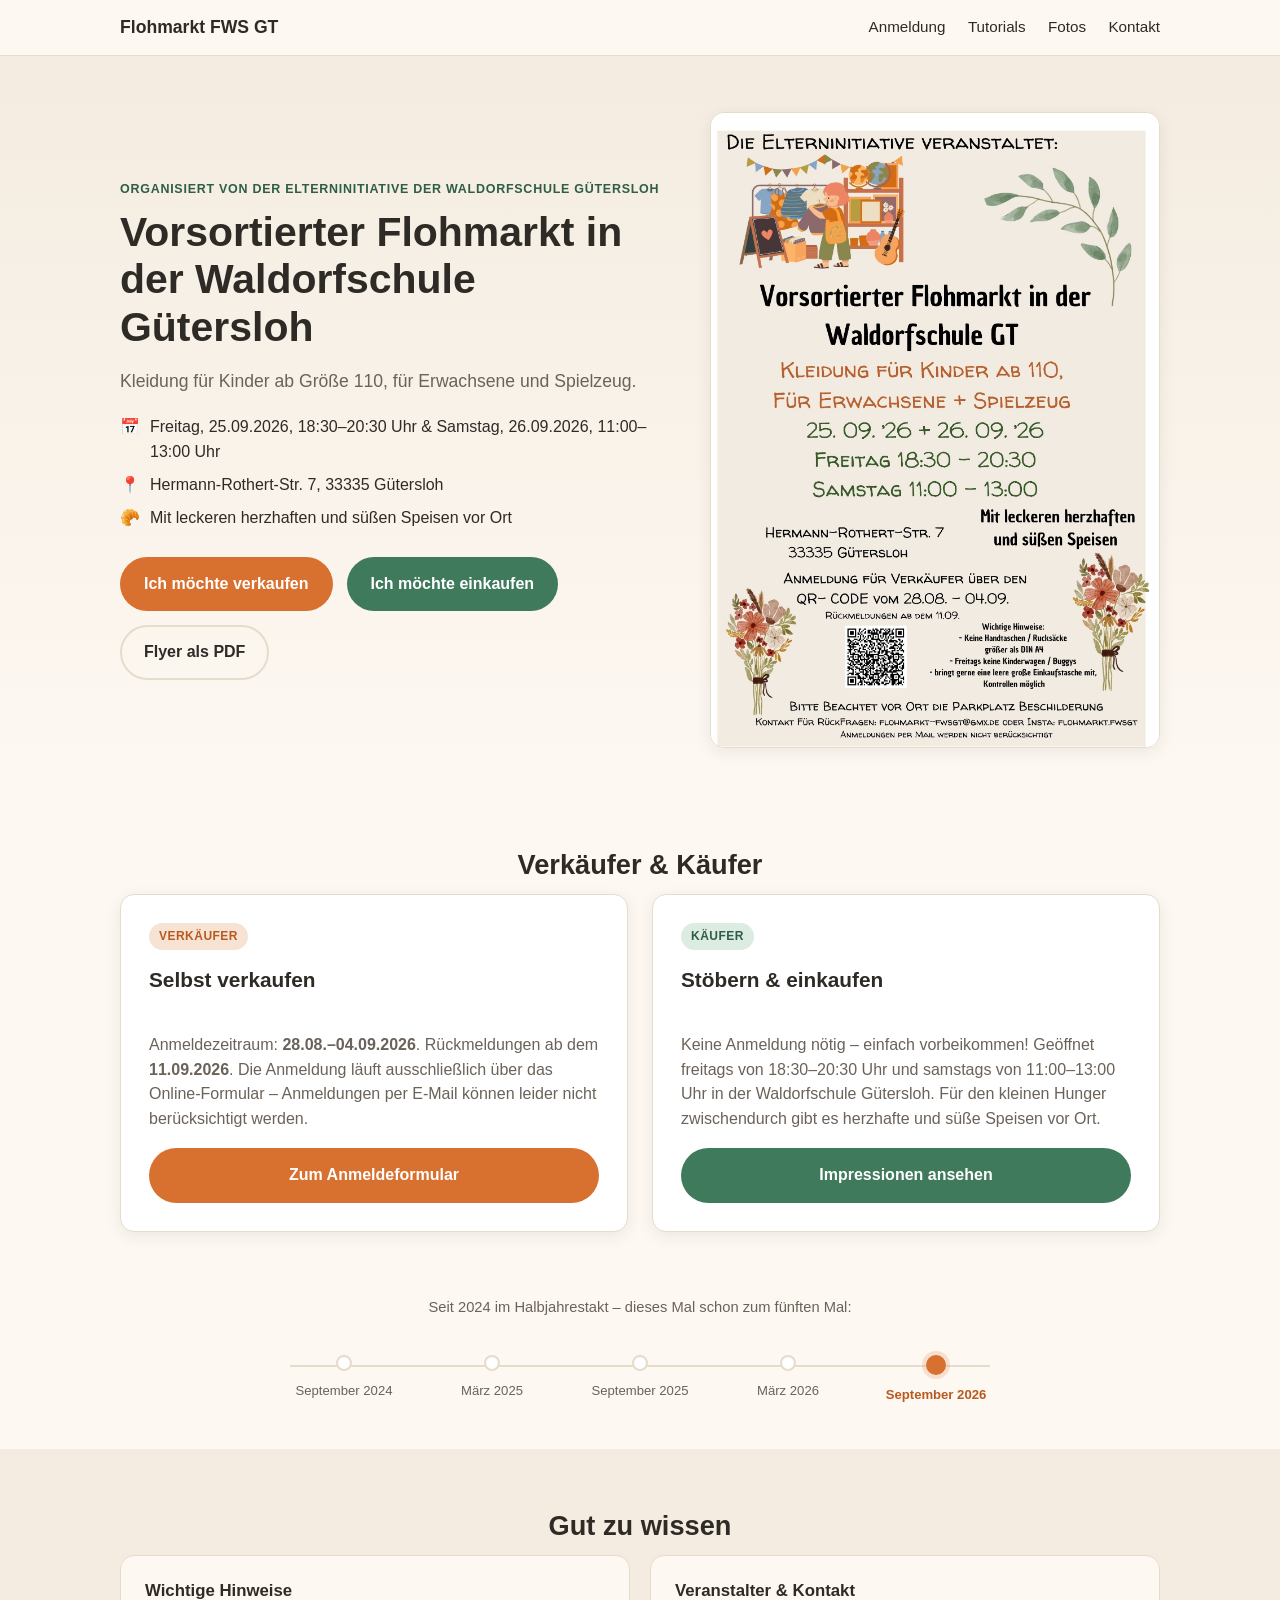
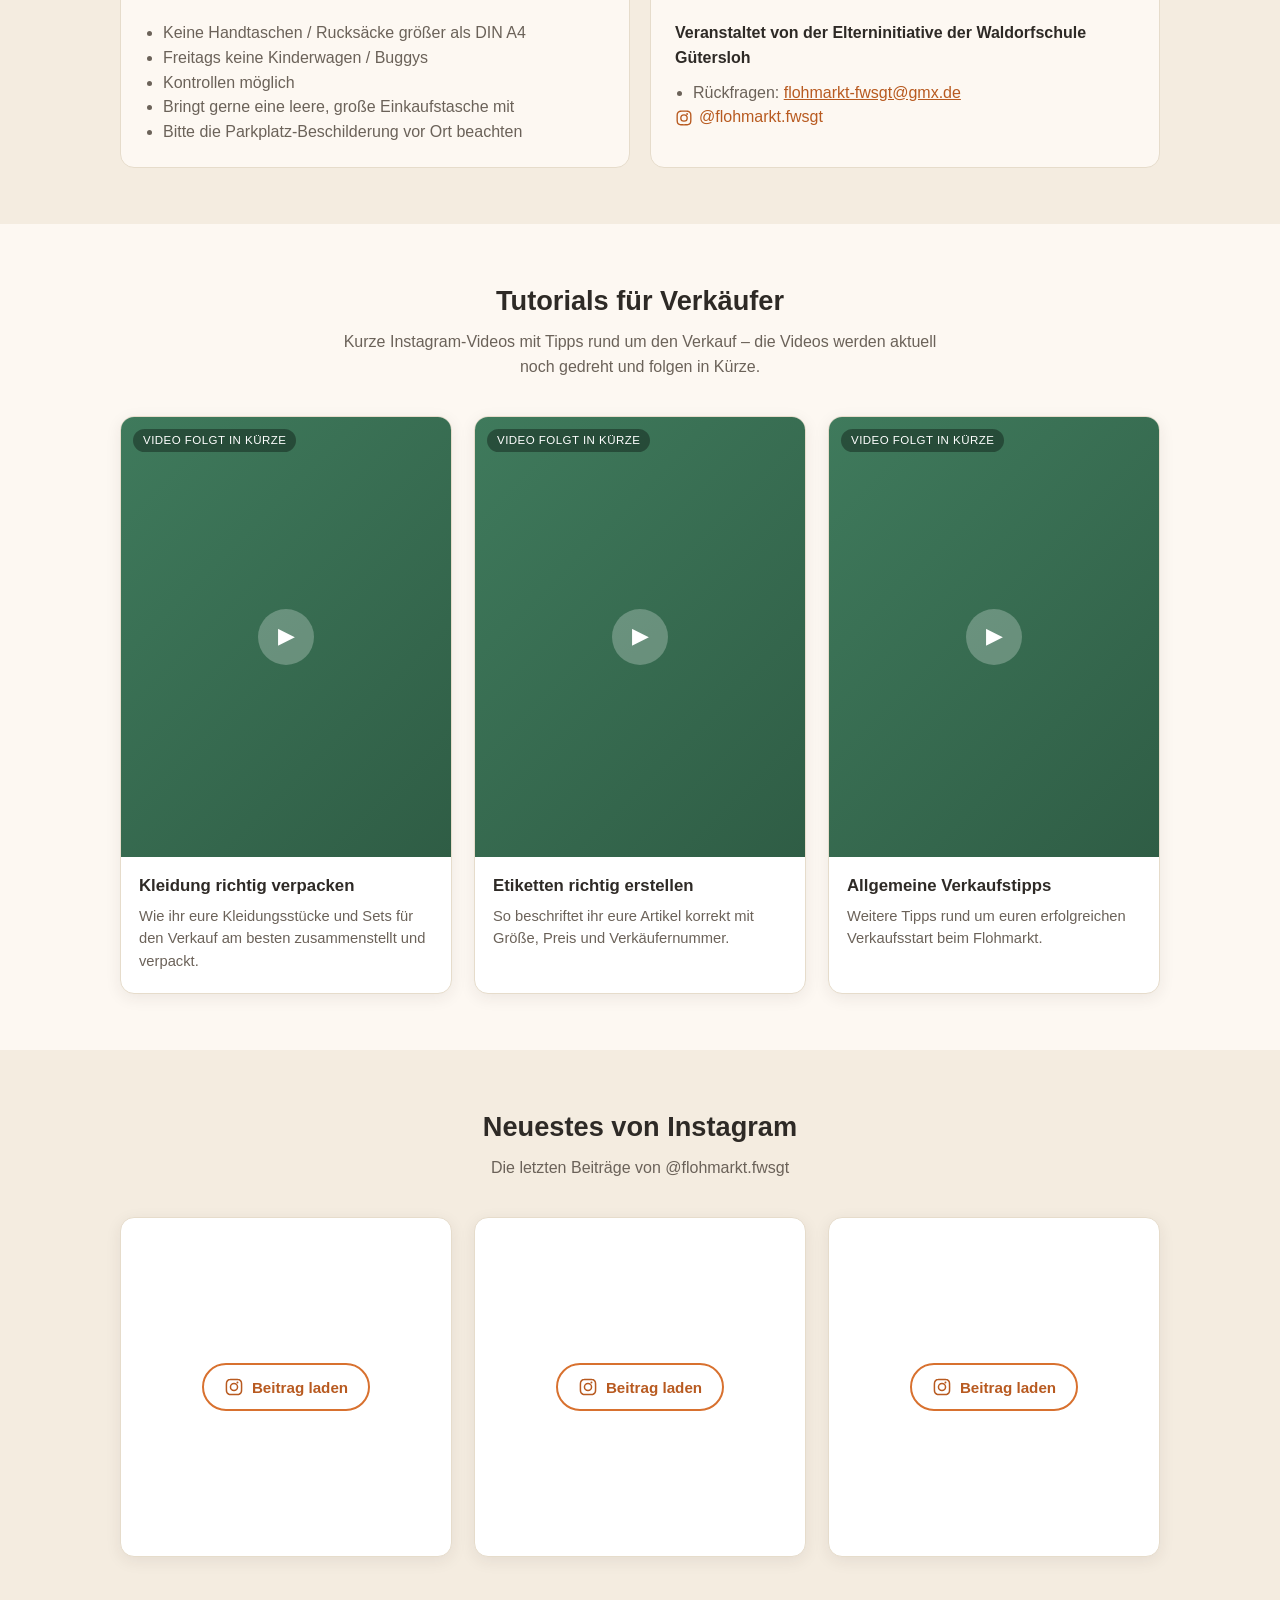
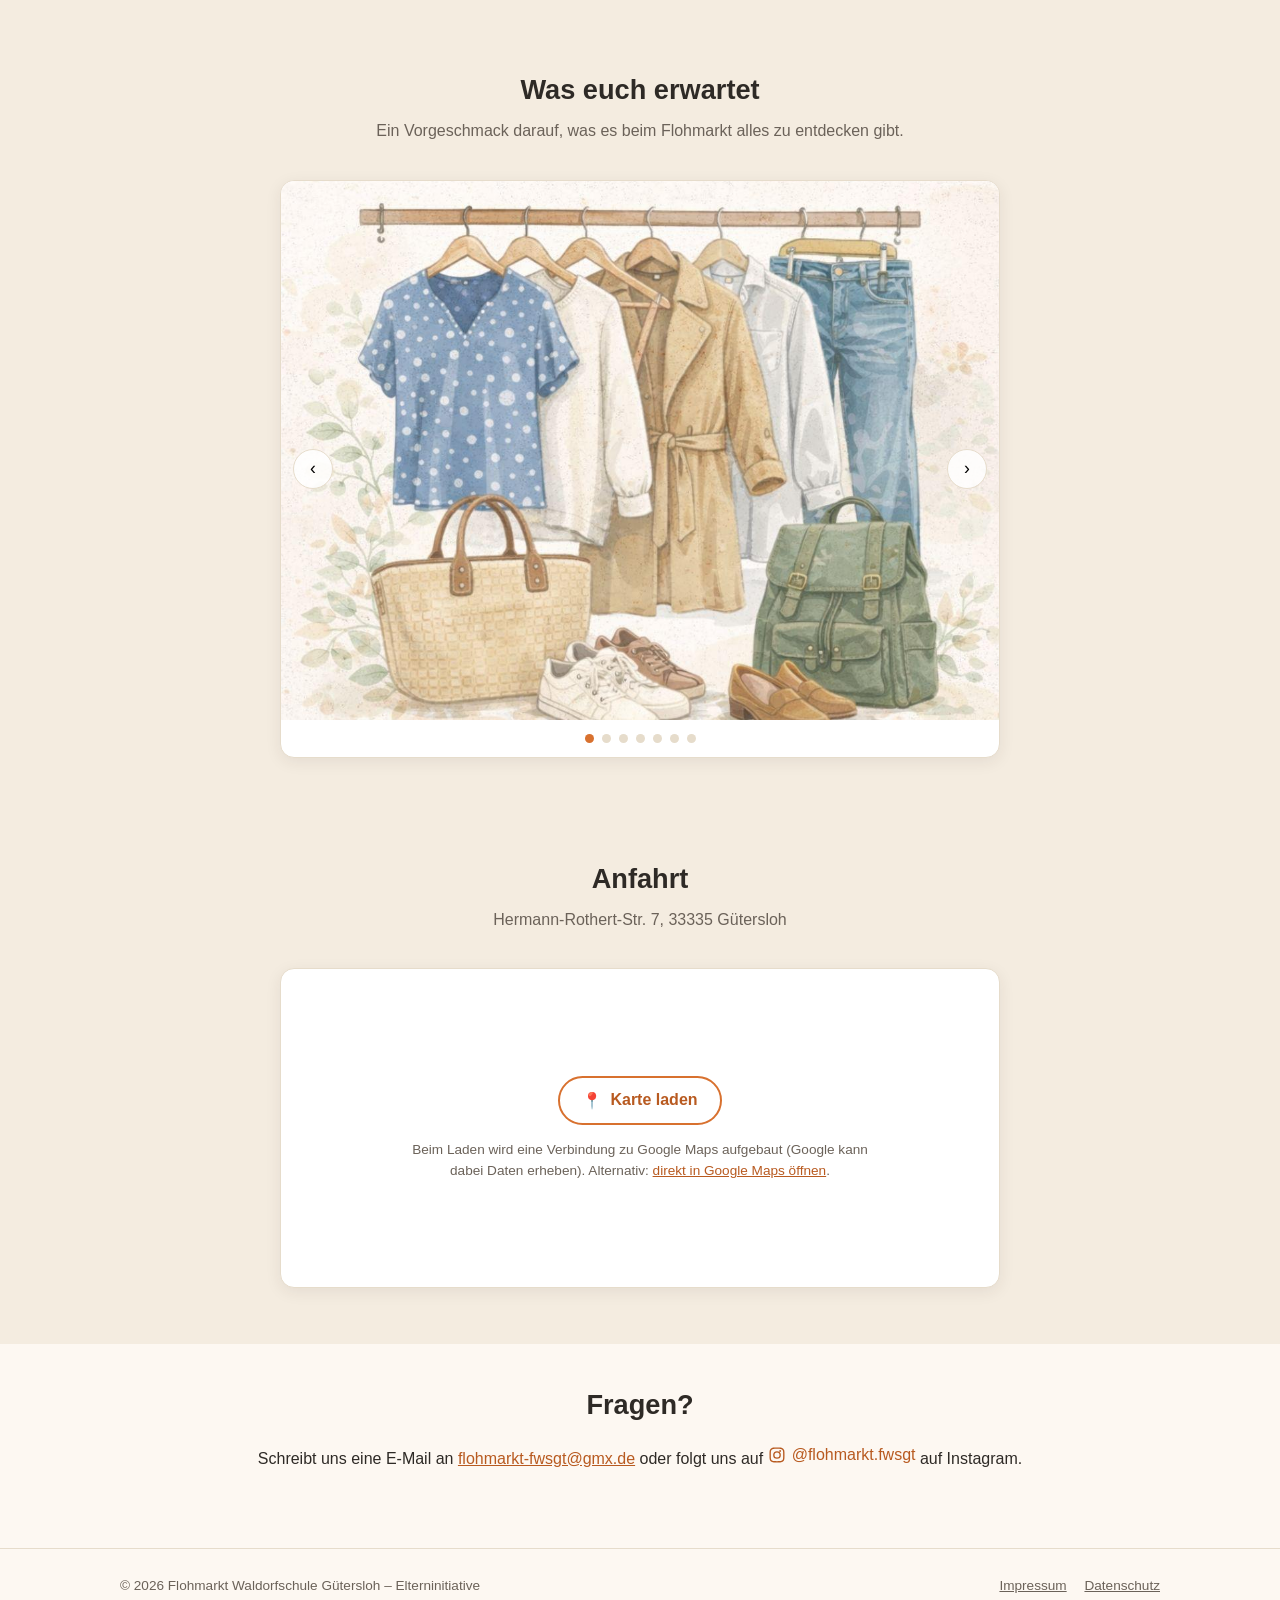
==== commit 28142bc8: "Center button text, remove bullet on Instagram contact link" ====
--- a/index.html
+++ b/index.html
@@ -117,7 +117,7 @@
         </p>
         <ul>
           <li>Rückfragen: <a href="mailto:flohmarkt-fwsgt@gmx.de">flohmarkt-fwsgt@gmx.de</a></li>
-          <li>
+          <li style="list-style: none; margin-left: -18px;">
             <a class="ig-link" href="https://www.instagram.com/flohmarkt.fwsgt/" target="_blank" rel="noopener">
               <svg class="ig-icon" viewBox="0 0 24 24" width="18" height="18" aria-hidden="true"><path fill="currentColor" d="M12 2c-2.72 0-3.06.01-4.12.06-1.06.05-1.79.22-2.43.47-.66.26-1.22.6-1.77 1.16-.56.55-.9 1.11-1.16 1.77-.25.64-.42 1.37-.47 2.43C2 8.94 2 9.28 2 12s.01 3.06.06 4.12c.05 1.06.22 1.79.47 2.43.26.66.6 1.22 1.16 1.77.55.56 1.11.9 1.77 1.16.64.25 1.37.42 2.43.47C8.94 22 9.28 22 12 22s3.06-.01 4.12-.06c1.06-.05 1.79-.22 2.43-.47.66-.26 1.22-.6 1.77-1.16.56-.55.9-1.11 1.16-1.77.25-.64.42-1.37.47-2.43C22 15.06 22 14.72 22 12s-.01-3.06-.06-4.12c-.05-1.06-.22-1.79-.47-2.43-.26-.66-.6-1.22-1.16-1.77-.55-.56-1.11-.9-1.77-1.16-.64-.25-1.37-.42-2.43-.47C15.06 2 14.72 2 12 2zm0 1.8c2.67 0 2.99.01 4.04.06.98.04 1.5.21 1.85.34.47.18.8.4 1.15.75.35.35.57.68.75 1.15.13.36.29.87.34 1.85.05 1.05.06 1.37.06 4.04s-.01 2.99-.06 4.04c-.04.98-.21 1.5-.34 1.85-.18.47-.4.8-.75 1.15-.35.35-.68.57-1.15.75-.36.13-.87.29-1.85.34-1.05.05-1.37.06-4.04.06s-2.99-.01-4.04-.06c-.98-.04-1.5-.21-1.85-.34-.47-.18-.8-.4-1.15-.75-.35-.35-.57-.68-.75-1.15-.13-.36-.29-.87-.34-1.85C3.8 14.99 3.8 14.67 3.8 12s.01-2.99.06-4.04c.04-.98.21-1.5.34-1.85.18-.47.4-.8.75-1.15.35-.35.68-.57 1.15-.75.36-.13.87-.29 1.85-.34C9.01 3.8 9.33 3.8 12 3.8zm0 3.05a5.15 5.15 0 1 0 0 10.3 5.15 5.15 0 0 0 0-10.3zm0 8.5a3.35 3.35 0 1 1 0-6.7 3.35 3.35 0 0 1 0 6.7zm5.35-8.7a1.2 1.2 0 1 1-2.4 0 1.2 1.2 0 0 1 2.4 0z"/></svg>
               @flohmarkt.fwsgt
--- a/assets/css/styles.css
+++ b/assets/css/styles.css
@@ -192,6 +192,7 @@
 /* Buttons */
 .btn {
   display: inline-block;
+  text-align: center;
   padding: 13px 22px;
   border-radius: 999px;
   font-weight: 600;
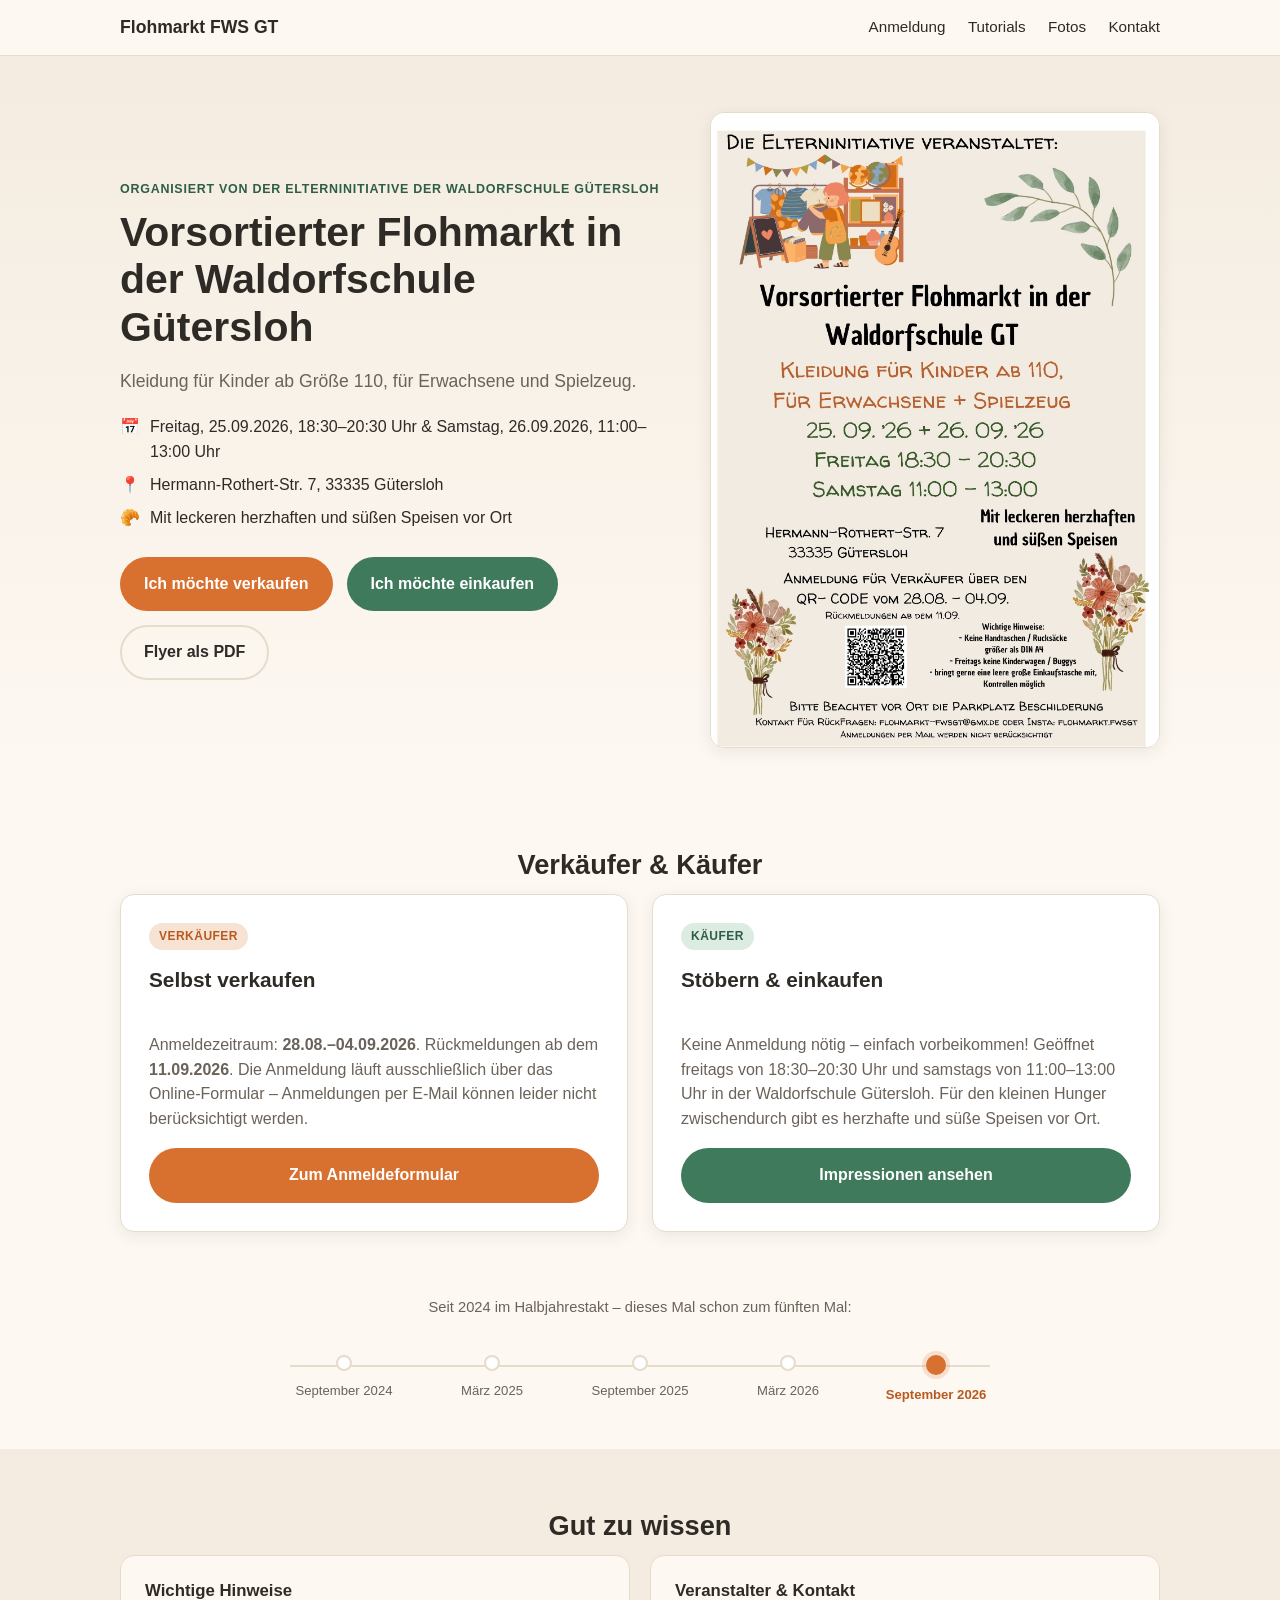
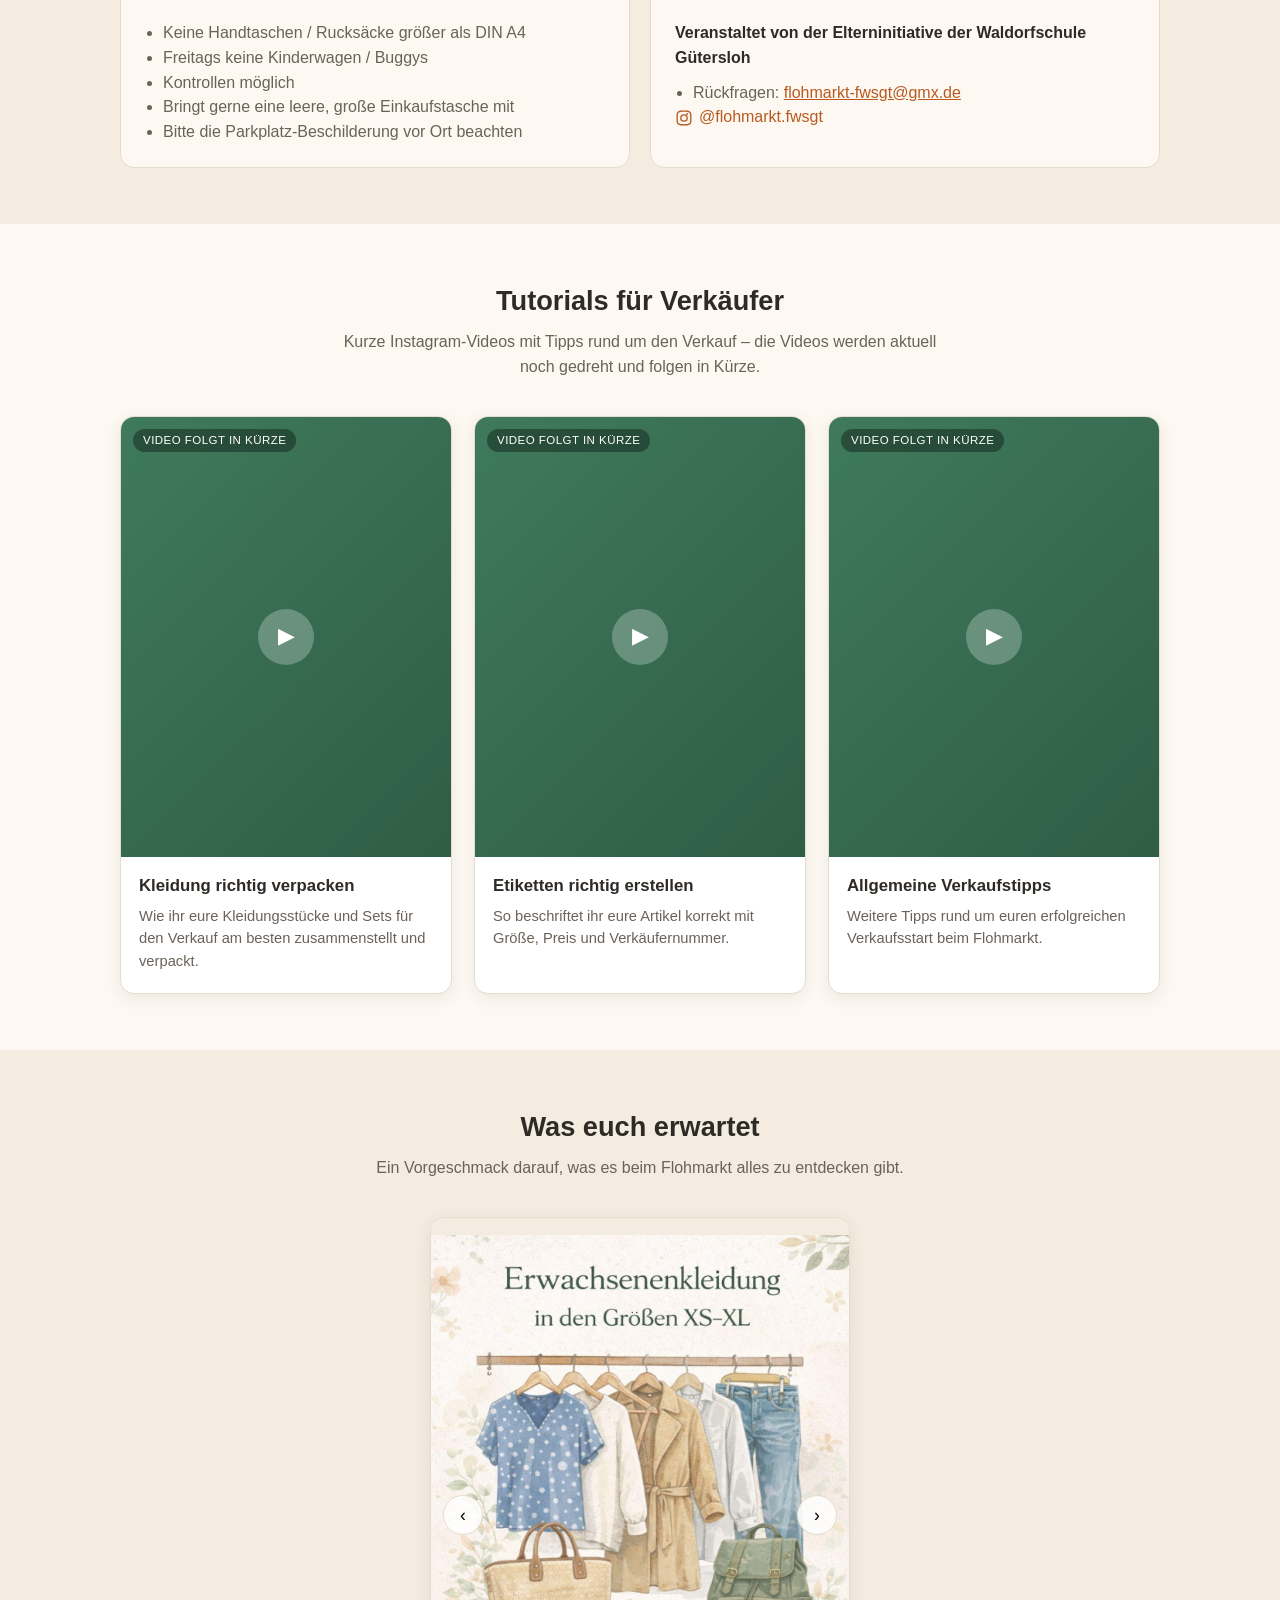
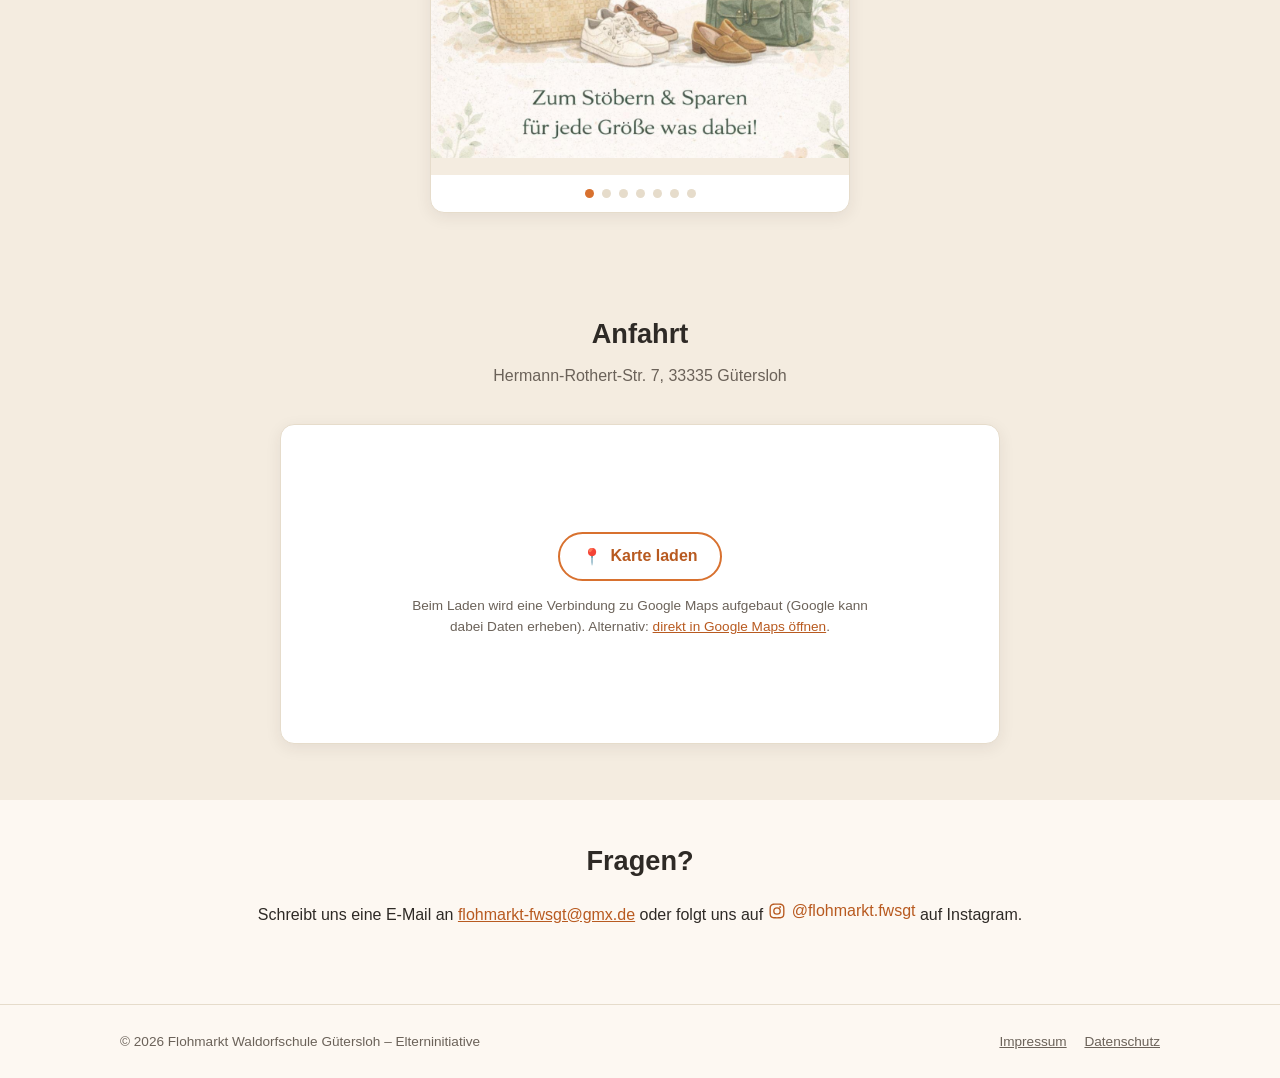
==== commit 3f2fbdcf: "Remove unreliable Instagram post embeds section and related code/privacy text" ====
--- a/index.html
+++ b/index.html
@@ -172,37 +172,6 @@
   </div>
 </section>
 
-<section class="ig-feed" id="instagram-feed">
-  <div class="container">
-    <h2 class="section-title">Neuestes von Instagram</h2>
-    <p class="section-lead">Die letzten Beiträge von @flohmarkt.fwsgt</p>
-    <div class="ig-feed-grid">
-
-      <div class="ig-feed-card" data-ig-url="https://www.instagram.com/flohmarkt.fwsgt/p/DcSzIwRuUmD/">
-        <button type="button" class="ig-feed-load-btn">
-          <svg class="ig-icon" viewBox="0 0 24 24" width="20" height="20" aria-hidden="true"><path fill="currentColor" d="M12 2c-2.72 0-3.06.01-4.12.06-1.06.05-1.79.22-2.43.47-.66.26-1.22.6-1.77 1.16-.56.55-.9 1.11-1.16 1.77-.25.64-.42 1.37-.47 2.43C2 8.94 2 9.28 2 12s.01 3.06.06 4.12c.05 1.06.22 1.79.47 2.43.26.66.6 1.22 1.16 1.77.55.56 1.11.9 1.77 1.16.64.25 1.37.42 2.43.47C8.94 22 9.28 22 12 22s3.06-.01 4.12-.06c1.06-.05 1.79-.22 2.43-.47.66-.26 1.22-.6 1.77-1.16.56-.55.9-1.11 1.16-1.77.25-.64.42-1.37.47-2.43C22 15.06 22 14.72 22 12s-.01-3.06-.06-4.12c-.05-1.06-.22-1.79-.47-2.43-.26-.66-.6-1.22-1.16-1.77-.55-.56-1.11-.9-1.77-1.16-.64-.25-1.37-.42-2.43-.47C15.06 2 14.72 2 12 2zm0 1.8c2.67 0 2.99.01 4.04.06.98.04 1.5.21 1.85.34.47.18.8.4 1.15.75.35.35.57.68.75 1.15.13.36.29.87.34 1.85.05 1.05.06 1.37.06 4.04s-.01 2.99-.06 4.04c-.04.98-.21 1.5-.34 1.85-.18.47-.4.8-.75 1.15-.35.35-.68.57-1.15.75-.36.13-.87.29-1.85.34-1.05.05-1.37.06-4.04.06s-2.99-.01-4.04-.06c-.98-.04-1.5-.21-1.85-.34-.47-.18-.8-.4-1.15-.75-.35-.35-.57-.68-.75-1.15-.13-.36-.29-.87-.34-1.85C3.8 14.99 3.8 14.67 3.8 12s.01-2.99.06-4.04c.04-.98.21-1.5.34-1.85.18-.47.4-.8.75-1.15.35-.35.68-.57 1.15-.75.36-.13.87-.29 1.85-.34C9.01 3.8 9.33 3.8 12 3.8zm0 3.05a5.15 5.15 0 1 0 0 10.3 5.15 5.15 0 0 0 0-10.3zm0 8.5a3.35 3.35 0 1 1 0-6.7 3.35 3.35 0 0 1 0 6.7zm5.35-8.7a1.2 1.2 0 1 1-2.4 0 1.2 1.2 0 0 1 2.4 0z"/></svg>
-          Beitrag laden
-        </button>
-      </div>
-
-      <div class="ig-feed-card" data-ig-url="https://www.instagram.com/flohmarkt.fwsgt/reel/DVkvgYFDMoJ/">
-        <button type="button" class="ig-feed-load-btn">
-          <svg class="ig-icon" viewBox="0 0 24 24" width="20" height="20" aria-hidden="true"><path fill="currentColor" d="M12 2c-2.72 0-3.06.01-4.12.06-1.06.05-1.79.22-2.43.47-.66.26-1.22.6-1.77 1.16-.56.55-.9 1.11-1.16 1.77-.25.64-.42 1.37-.47 2.43C2 8.94 2 9.28 2 12s.01 3.06.06 4.12c.05 1.06.22 1.79.47 2.43.26.66.6 1.22 1.16 1.77.55.56 1.11.9 1.77 1.16.64.25 1.37.42 2.43.47C8.94 22 9.28 22 12 22s3.06-.01 4.12-.06c1.06-.05 1.79-.22 2.43-.47.66-.26 1.22-.6 1.77-1.16.56-.55.9-1.11 1.16-1.77.25-.64.42-1.37.47-2.43C22 15.06 22 14.72 22 12s-.01-3.06-.06-4.12c-.05-1.06-.22-1.79-.47-2.43-.26-.66-.6-1.22-1.16-1.77-.55-.56-1.11-.9-1.77-1.16-.64-.25-1.37-.42-2.43-.47C15.06 2 14.72 2 12 2zm0 1.8c2.67 0 2.99.01 4.04.06.98.04 1.5.21 1.85.34.47.18.8.4 1.15.75.35.35.57.68.75 1.15.13.36.29.87.34 1.85.05 1.05.06 1.37.06 4.04s-.01 2.99-.06 4.04c-.04.98-.21 1.5-.34 1.85-.18.47-.4.8-.75 1.15-.35.35-.68.57-1.15.75-.36.13-.87.29-1.85.34-1.05.05-1.37.06-4.04.06s-2.99-.01-4.04-.06c-.98-.04-1.5-.21-1.85-.34-.47-.18-.8-.4-1.15-.75-.35-.35-.57-.68-.75-1.15-.13-.36-.29-.87-.34-1.85C3.8 14.99 3.8 14.67 3.8 12s.01-2.99.06-4.04c.04-.98.21-1.5.34-1.85.18-.47.4-.8.75-1.15.35-.35.68-.57 1.15-.75.36-.13.87-.29 1.85-.34C9.01 3.8 9.33 3.8 12 3.8zm0 3.05a5.15 5.15 0 1 0 0 10.3 5.15 5.15 0 0 0 0-10.3zm0 8.5a3.35 3.35 0 1 1 0-6.7 3.35 3.35 0 0 1 0 6.7zm5.35-8.7a1.2 1.2 0 1 1-2.4 0 1.2 1.2 0 0 1 2.4 0z"/></svg>
-          Beitrag laden
-        </button>
-      </div>
-
-      <div class="ig-feed-card" data-ig-url="https://www.instagram.com/flohmarkt.fwsgt/reel/DVjSu4mDLjg/">
-        <button type="button" class="ig-feed-load-btn">
-          <svg class="ig-icon" viewBox="0 0 24 24" width="20" height="20" aria-hidden="true"><path fill="currentColor" d="M12 2c-2.72 0-3.06.01-4.12.06-1.06.05-1.79.22-2.43.47-.66.26-1.22.6-1.77 1.16-.56.55-.9 1.11-1.16 1.77-.25.64-.42 1.37-.47 2.43C2 8.94 2 9.28 2 12s.01 3.06.06 4.12c.05 1.06.22 1.79.47 2.43.26.66.6 1.22 1.16 1.77.55.56 1.11.9 1.77 1.16.64.25 1.37.42 2.43.47C8.94 22 9.28 22 12 22s3.06-.01 4.12-.06c1.06-.05 1.79-.22 2.43-.47.66-.26 1.22-.6 1.77-1.16.56-.55.9-1.11 1.16-1.77.25-.64.42-1.37.47-2.43C22 15.06 22 14.72 22 12s-.01-3.06-.06-4.12c-.05-1.06-.22-1.79-.47-2.43-.26-.66-.6-1.22-1.16-1.77-.55-.56-1.11-.9-1.77-1.16-.64-.25-1.37-.42-2.43-.47C15.06 2 14.72 2 12 2zm0 1.8c2.67 0 2.99.01 4.04.06.98.04 1.5.21 1.85.34.47.18.8.4 1.15.75.35.35.57.68.75 1.15.13.36.29.87.34 1.85.05 1.05.06 1.37.06 4.04s-.01 2.99-.06 4.04c-.04.98-.21 1.5-.34 1.85-.18.47-.4.8-.75 1.15-.35.35-.68.57-1.15.75-.36.13-.87.29-1.85.34-1.05.05-1.37.06-4.04.06s-2.99-.01-4.04-.06c-.98-.04-1.5-.21-1.85-.34-.47-.18-.8-.4-1.15-.75-.35-.35-.57-.68-.75-1.15-.13-.36-.29-.87-.34-1.85C3.8 14.99 3.8 14.67 3.8 12s.01-2.99.06-4.04c.04-.98.21-1.5.34-1.85.18-.47.4-.8.75-1.15.35-.35.68-.57 1.15-.75.36-.13.87-.29 1.85-.34C9.01 3.8 9.33 3.8 12 3.8zm0 3.05a5.15 5.15 0 1 0 0 10.3 5.15 5.15 0 0 0 0-10.3zm0 8.5a3.35 3.35 0 1 1 0-6.7 3.35 3.35 0 0 1 0 6.7zm5.35-8.7a1.2 1.2 0 1 1-2.4 0 1.2 1.2 0 0 1 2.4 0z"/></svg>
-          Beitrag laden
-        </button>
-      </div>
-
-    </div>
-  </div>
-</section>
-
 <section class="gallery" id="fotos">
   <div class="container">
     <h2 class="section-title">Was euch erwartet</h2>
--- a/assets/css/styles.css
+++ b/assets/css/styles.css
@@ -518,61 +518,6 @@
   text-decoration: none;
 }
 
-/* Instagram feed */
-.ig-feed {
-  padding: 56px 0;
-  background: var(--color-bg-alt);
-}
-
-.ig-feed-grid {
-  display: grid;
-  grid-template-columns: repeat(3, 1fr);
-  gap: 22px;
-}
-
-.ig-feed-card {
-  border: 1px solid var(--color-border);
-  border-radius: var(--radius);
-  background: #fff;
-  box-shadow: var(--shadow);
-  min-height: 340px;
-  display: flex;
-  align-items: center;
-  justify-content: center;
-  overflow: hidden;
-}
-
-.ig-feed-load-btn {
-  display: inline-flex;
-  align-items: center;
-  gap: 8px;
-  padding: 12px 20px;
-  border-radius: 999px;
-  font-weight: 600;
-  font-size: 0.95rem;
-  border: 2px solid var(--color-primary);
-  background: transparent;
-  color: var(--color-primary-dark);
-  cursor: pointer;
-}
-
-.ig-feed-load-btn:hover {
-  background: var(--color-primary);
-  color: #fff;
-}
-
-.ig-feed-card iframe {
-  width: 100%;
-}
-
-.ig-feed-fallback {
-  padding: 26px;
-  text-align: center;
-  font-size: 0.9rem;
-  color: var(--color-text-muted);
-  line-height: 1.6;
-}
-
 /* Carousel */
 .gallery {
   padding: 56px 0;
@@ -581,7 +526,7 @@
 
 .carousel {
   position: relative;
-  max-width: 720px;
+  max-width: 420px;
   margin: 0 auto;
   border-radius: var(--radius);
   overflow: hidden;
@@ -604,13 +549,14 @@
 .carousel-slide {
   flex: 0 0 100%;
   scroll-snap-align: start;
-  aspect-ratio: 4 / 3;
+  aspect-ratio: 3 / 4;
+  background: var(--color-bg-alt);
 }
 
 .carousel-slide img {
   width: 100%;
   height: 100%;
-  object-fit: cover;
+  object-fit: contain;
 }
 
 .carousel-placeholder {
@@ -813,8 +759,7 @@
   }
   .audience-cards,
   .info-grid,
-  .tutorial-grid,
-  .ig-feed-grid {
+  .tutorial-grid {
     grid-template-columns: 1fr;
   }
   .notices ul {
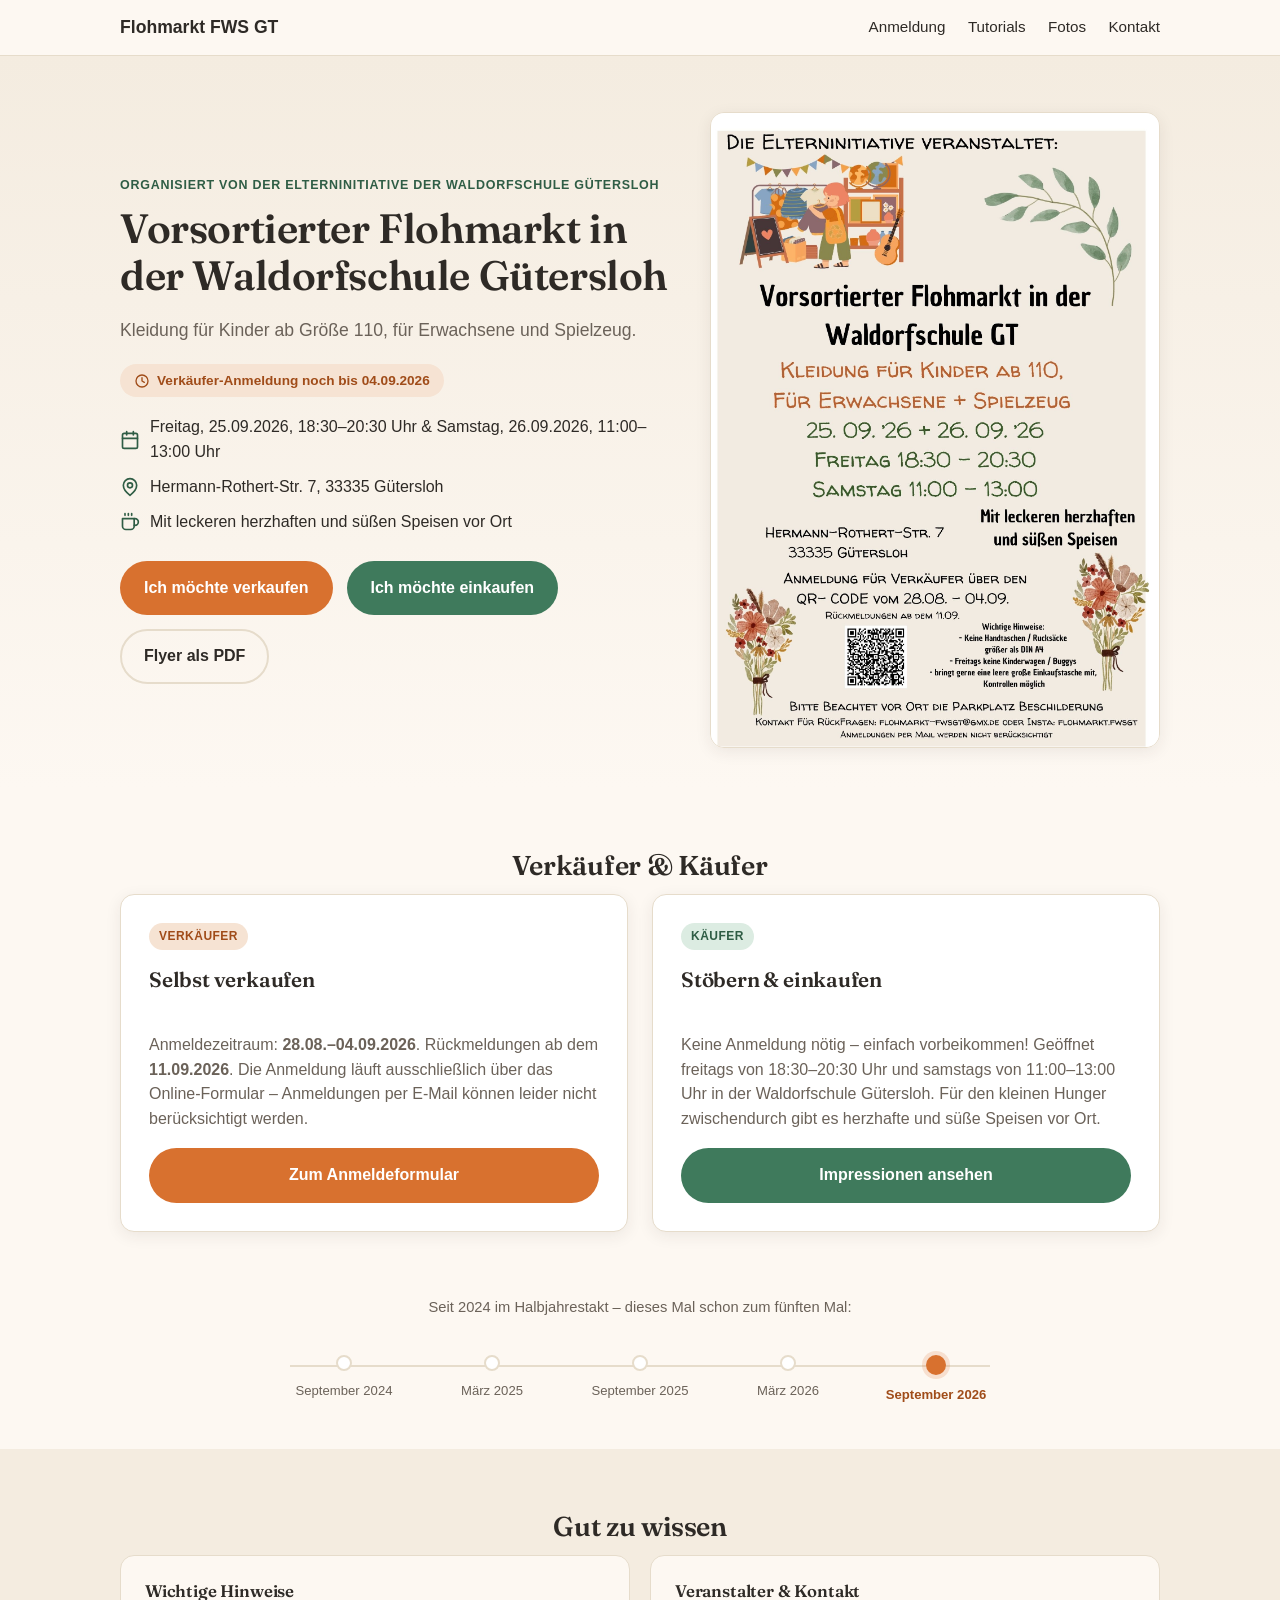
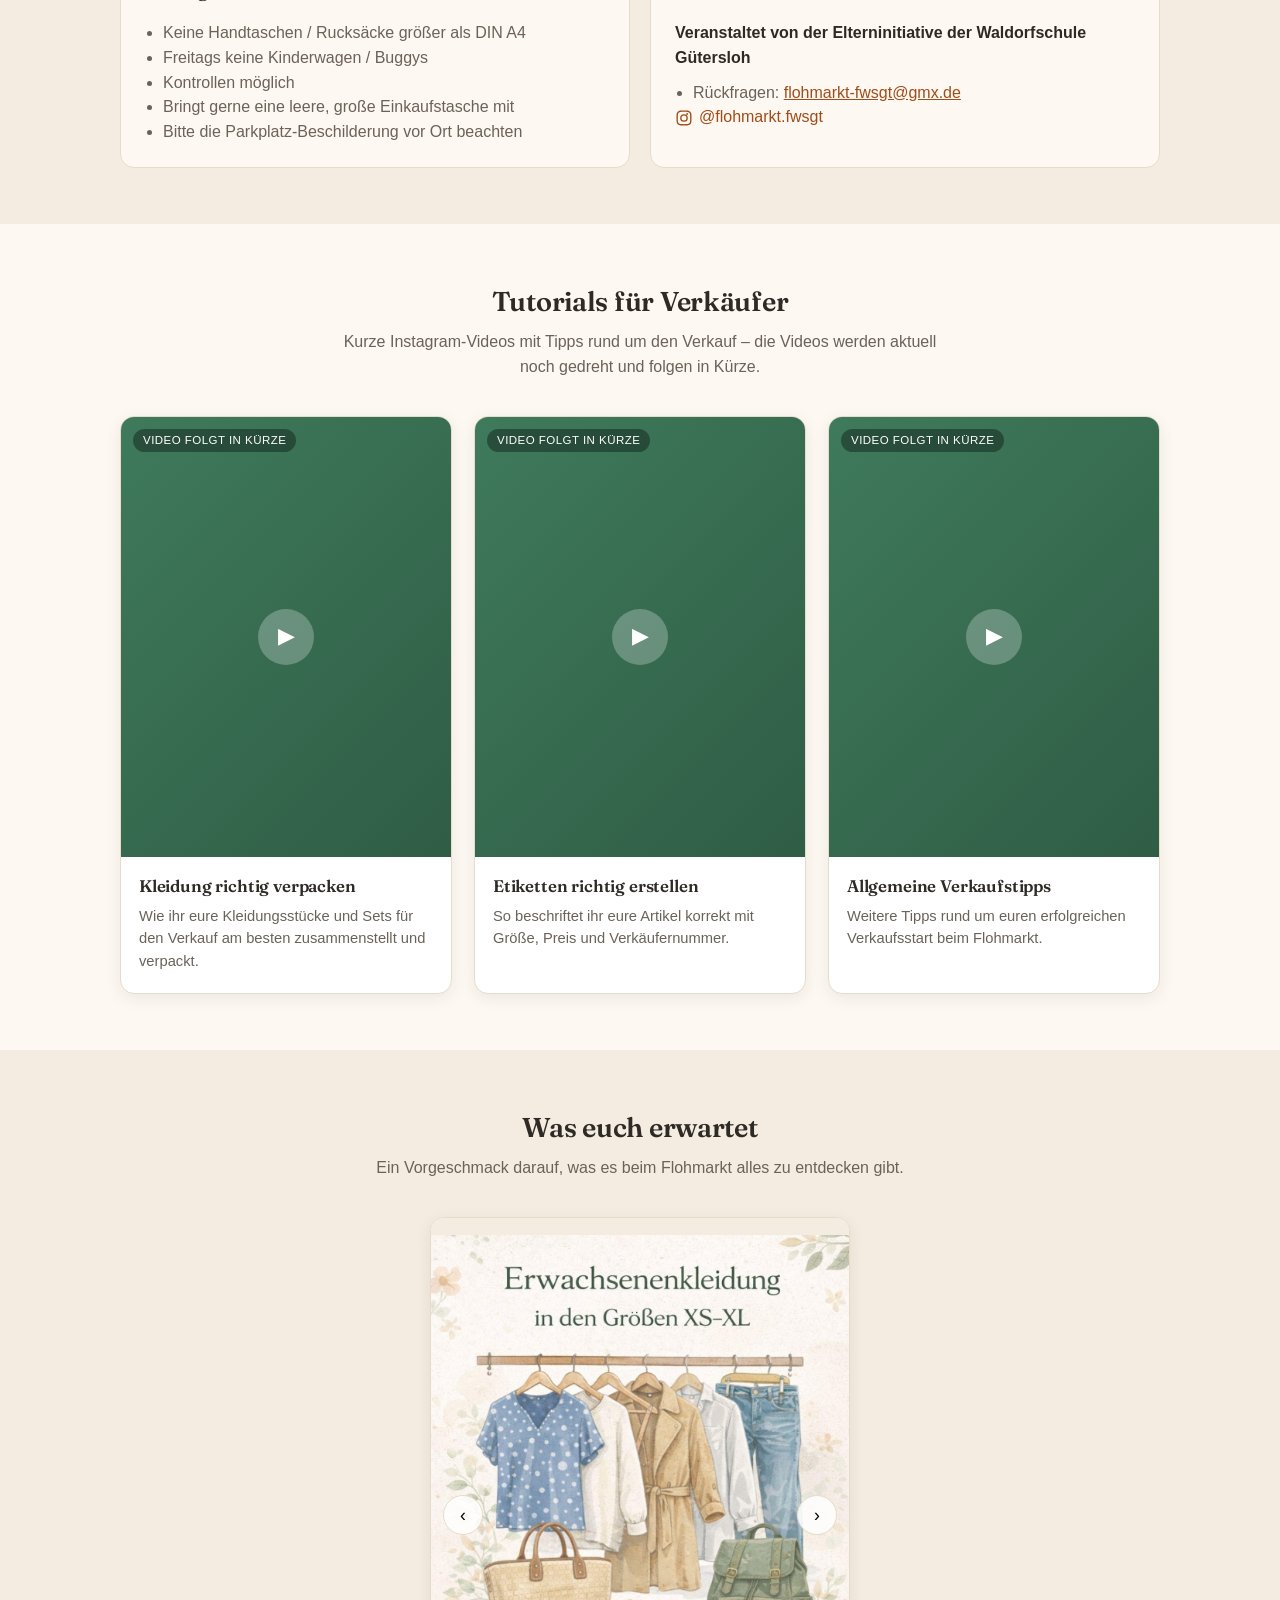
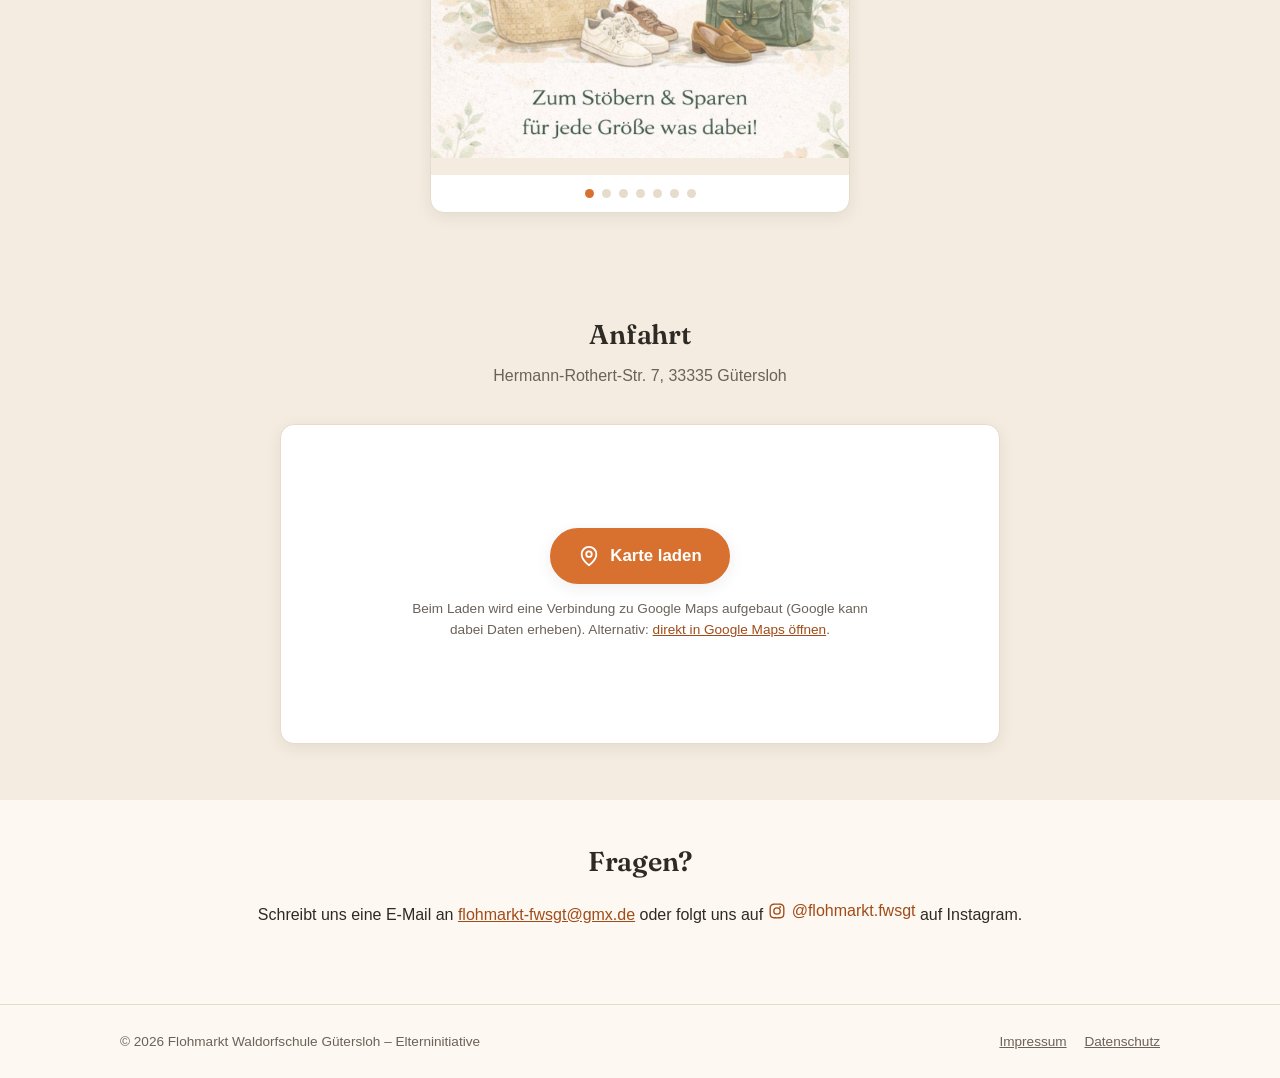
==== commit 887cf99f: "Design review: SVG icons instead of emojis, Fraunces headline font, darker link color for AA contras" ====
--- a/index.html
+++ b/index.html
@@ -5,6 +5,9 @@
 <meta name="viewport" content="width=device-width, initial-scale=1.0" />
 <title>Flohmarkt Waldorfschule Gütersloh – 25./26. September 2026</title>
 <meta name="description" content="Vorsortierter Flohmarkt in der Waldorfschule Gütersloh: Kleidung, Spielzeug und mehr. Infos für Käufer und Anmeldung für Verkäufer." />
+<link rel="preconnect" href="https://fonts.googleapis.com" />
+<link rel="preconnect" href="https://fonts.gstatic.com" crossorigin />
+<link href="https://fonts.googleapis.com/css2?family=Fraunces:opsz,wght@9..144,500;9..144,600;9..144,700&display=swap" rel="stylesheet" />
 <link rel="stylesheet" href="assets/css/styles.css" />
 </head>
 <body>
@@ -33,10 +36,23 @@
       <p class="kicker">Organisiert von der Elterninitiative der Waldorfschule Gütersloh</p>
       <h1>Vorsortierter Flohmarkt in der Waldorfschule Gütersloh</h1>
       <p class="subtitle">Kleidung für Kinder ab Größe&nbsp;110, für Erwachsene und Spielzeug.</p>
+      <p class="deadline-badge">
+        <svg class="icon-svg" viewBox="0 0 24 24" fill="none" stroke="currentColor" stroke-width="2" stroke-linecap="round" stroke-linejoin="round" aria-hidden="true"><circle cx="12" cy="12" r="9"></circle><polyline points="12 7 12 12 15.5 14"></polyline></svg>
+        Verkäufer-Anmeldung noch bis 04.09.2026
+      </p>
       <ul class="hero-facts">
-        <li><span class="icon">📅</span> Freitag, 25.09.2026, 18:30–20:30 Uhr &amp; Samstag, 26.09.2026, 11:00–13:00 Uhr</li>
-        <li><span class="icon">📍</span> Hermann-Rothert-Str. 7, 33335 Gütersloh</li>
-        <li><span class="icon">🥐</span> Mit leckeren herzhaften und süßen Speisen vor Ort</li>
+        <li>
+          <svg class="icon-svg" viewBox="0 0 24 24" fill="none" stroke="currentColor" stroke-width="2" stroke-linecap="round" stroke-linejoin="round" aria-hidden="true"><rect x="3" y="4" width="18" height="18" rx="2"></rect><line x1="16" y1="2" x2="16" y2="6"></line><line x1="8" y1="2" x2="8" y2="6"></line><line x1="3" y1="10" x2="21" y2="10"></line></svg>
+          Freitag, 25.09.2026, 18:30–20:30 Uhr &amp; Samstag, 26.09.2026, 11:00–13:00 Uhr
+        </li>
+        <li>
+          <svg class="icon-svg" viewBox="0 0 24 24" fill="none" stroke="currentColor" stroke-width="2" stroke-linecap="round" stroke-linejoin="round" aria-hidden="true"><path d="M20 10c0 6-8 12-8 12s-8-6-8-12a8 8 0 0 1 16 0Z"></path><circle cx="12" cy="10" r="3"></circle></svg>
+          Hermann-Rothert-Str. 7, 33335 Gütersloh
+        </li>
+        <li>
+          <svg class="icon-svg" viewBox="0 0 24 24" fill="none" stroke="currentColor" stroke-width="2" stroke-linecap="round" stroke-linejoin="round" aria-hidden="true"><path d="M17 8h1a4 4 0 1 1 0 8h-1"></path><path d="M3 8h14v9a4 4 0 0 1-4 4H7a4 4 0 0 1-4-4Z"></path><line x1="6" y1="2" x2="6" y2="4"></line><line x1="10" y1="2" x2="10" y2="4"></line><line x1="14" y1="2" x2="14" y2="4"></line></svg>
+          Mit leckeren herzhaften und süßen Speisen vor Ort
+        </li>
       </ul>
       <div class="btn-row">
         <a class="btn btn-primary" href="#verkaeufer-kaeufer">Ich möchte verkaufen</a>
@@ -47,6 +63,7 @@
     <a class="hero-image" href="assets/flyer.pdf" target="_blank" rel="noopener">
       <img src="assets/img/flyer.jpg" alt="Flyer zum Flohmarkt in der Waldorfschule Gütersloh" />
     </a>
+    <!-- TODO: echtes Foto vom Flohmarkt/der Schule hier (statt/neben Flyer-Grafik) einfügen, sobald verfügbar -->
   </div>
 </section>
 
@@ -214,7 +231,7 @@
     <p class="section-lead">Hermann-Rothert-Str. 7, 33335 Gütersloh</p>
     <div class="map-embed" id="map-embed">
       <button type="button" class="map-load-btn" id="map-load-btn">
-        <span class="play-icon">📍</span>
+        <svg class="icon-svg icon-svg-lg" viewBox="0 0 24 24" fill="none" stroke="currentColor" stroke-width="2" stroke-linecap="round" stroke-linejoin="round" aria-hidden="true"><path d="M20 10c0 6-8 12-8 12s-8-6-8-12a8 8 0 0 1 16 0Z"></path><circle cx="12" cy="10" r="3"></circle></svg>
         Karte laden
       </button>
       <p class="map-hint">
--- a/assets/css/styles.css
+++ b/assets/css/styles.css
@@ -4,7 +4,7 @@
   --color-text: #2e2a26;
   --color-text-muted: #6b6259;
   --color-primary: #d8712f;
-  --color-primary-dark: #b85a20;
+  --color-primary-dark: #a04c19;
   --color-secondary: #3f7a5c;
   --color-secondary-dark: #2f5d45;
   --color-border: #e6dccb;
@@ -31,6 +31,13 @@
   background: var(--color-bg);
   color: var(--color-text);
   line-height: 1.55;
+}
+
+h1, h2, h3 {
+  font-family: "Fraunces", Georgia, "Times New Roman", serif;
+  font-optical-sizing: auto;
+  font-weight: 600;
+  letter-spacing: -0.01em;
 }
 
 img {
@@ -163,23 +170,54 @@
   margin-bottom: 20px;
 }
 
+.icon-svg {
+  width: 20px;
+  height: 20px;
+  flex-shrink: 0;
+}
+
+.hero-facts .icon-svg {
+  color: var(--color-secondary-dark);
+}
+
+.icon-svg-lg {
+  width: 22px;
+  height: 22px;
+}
+
+.deadline-badge {
+  display: inline-flex;
+  align-items: center;
+  gap: 7px;
+  background: #f6e3d3;
+  color: var(--color-primary-dark);
+  font-size: 0.85rem;
+  font-weight: 700;
+  padding: 6px 14px;
+  border-radius: 999px;
+  margin: 0 0 18px;
+}
+
+.deadline-badge .icon-svg {
+  width: 16px;
+  height: 16px;
+  color: var(--color-primary-dark);
+}
+
 .hero-facts {
   list-style: none;
   padding: 0;
   margin: 0 0 26px;
   display: flex;
   flex-direction: column;
-  gap: 8px;
+  gap: 10px;
   font-size: 1rem;
 }
 
 .hero-facts li {
   display: flex;
+  align-items: center;
   gap: 10px;
-}
-
-.hero-facts .icon {
-  flex-shrink: 0;
 }
 
 .hero-image {
@@ -685,19 +723,21 @@
 .map-load-btn {
   display: inline-flex;
   align-items: center;
-  gap: 8px;
-  padding: 13px 22px;
+  gap: 10px;
+  padding: 15px 26px;
   border-radius: 999px;
-  font-weight: 600;
-  font-size: 1rem;
+  font-weight: 700;
+  font-size: 1.05rem;
   border: 2px solid var(--color-primary);
-  background: transparent;
-  color: var(--color-primary-dark);
+  background: var(--color-primary);
+  color: #fff;
   cursor: pointer;
+  box-shadow: var(--shadow);
 }
 
 .map-load-btn:hover {
-  background: var(--color-primary);
+  background: var(--color-primary-dark);
+  border-color: var(--color-primary-dark);
   color: #fff;
 }
 
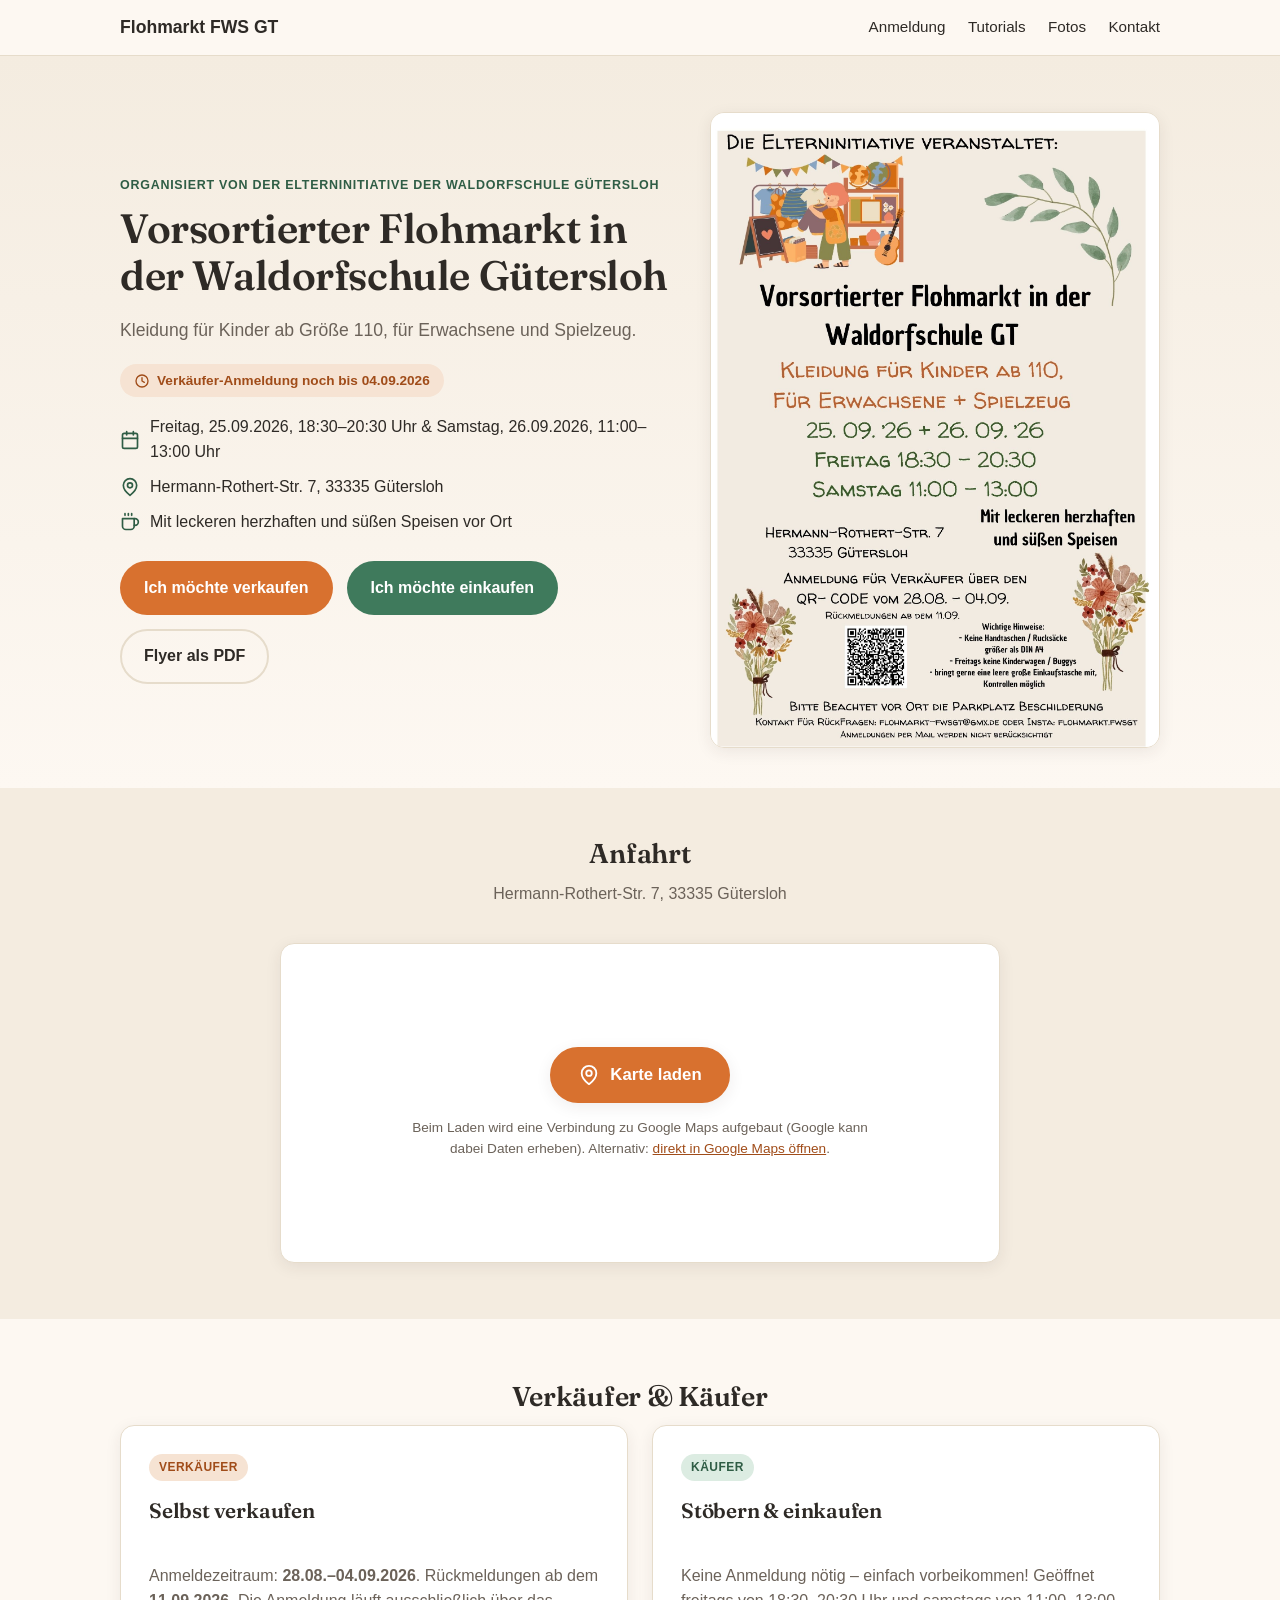
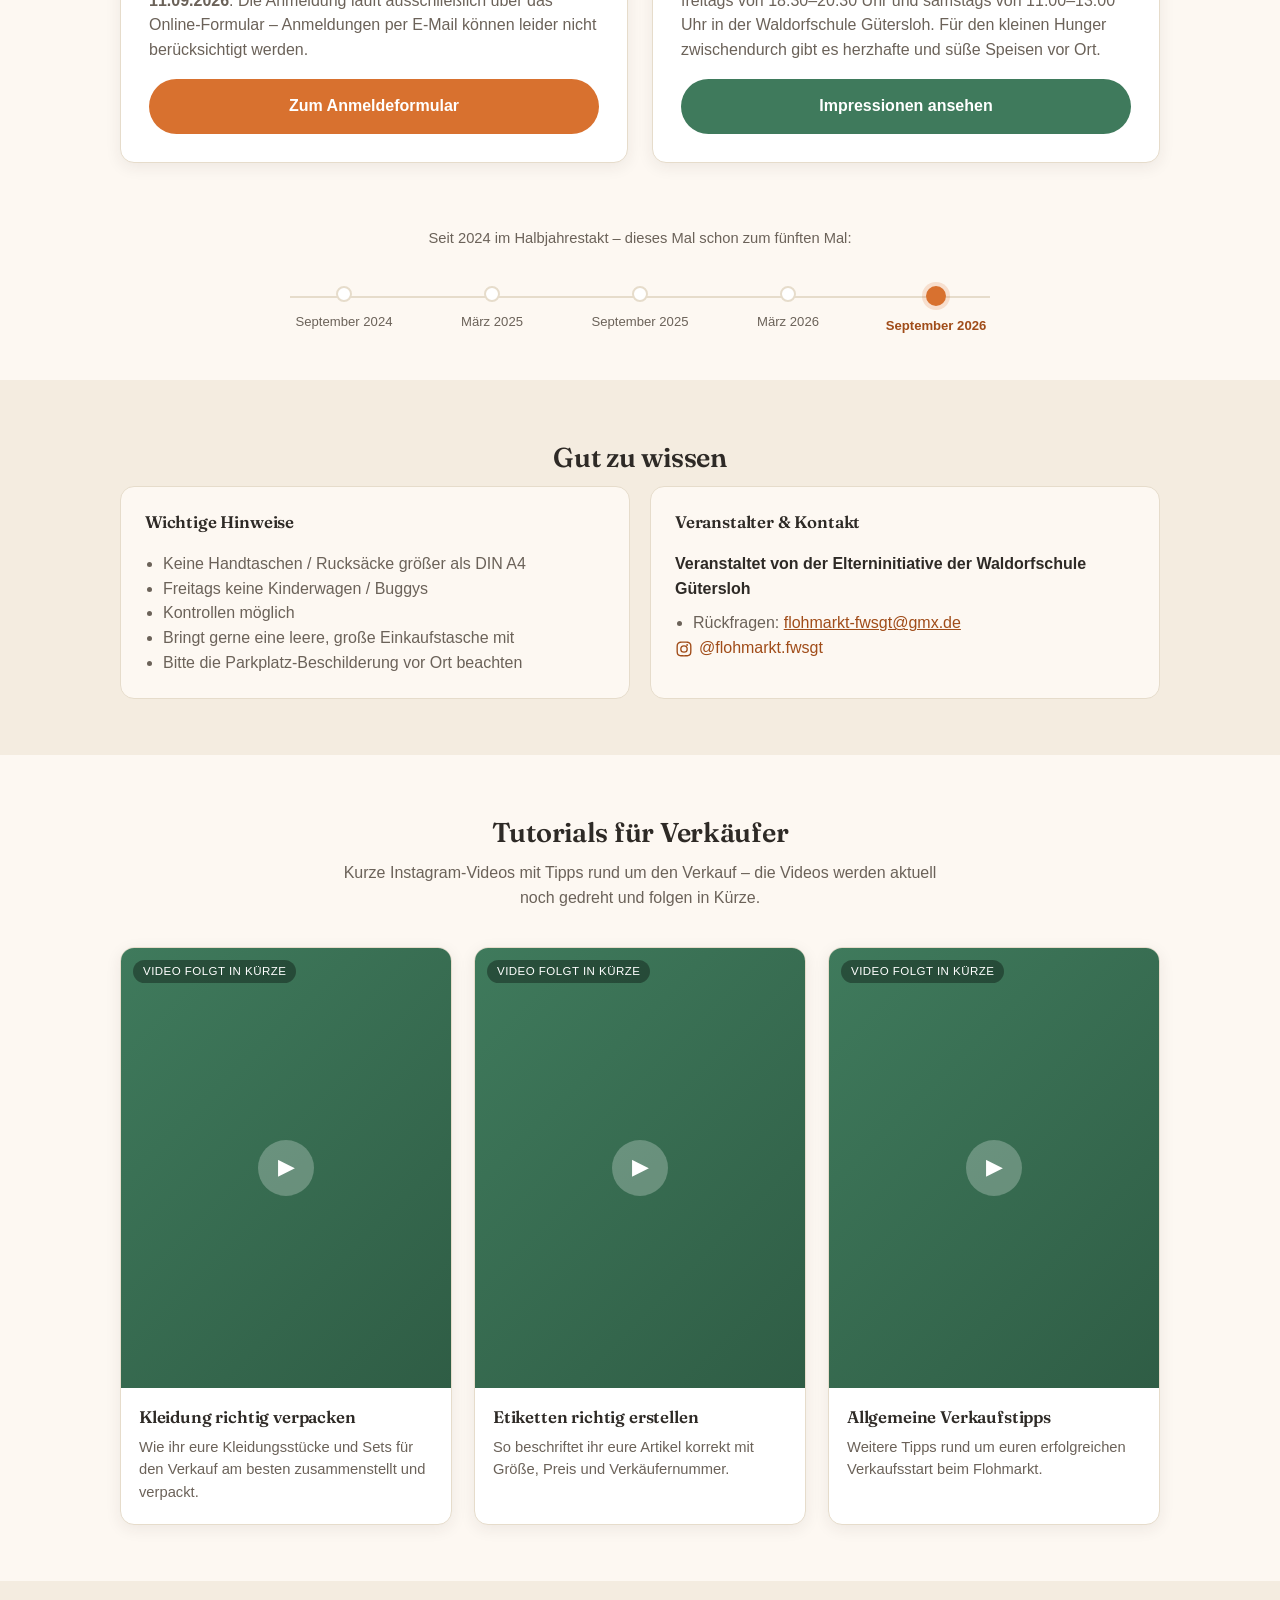
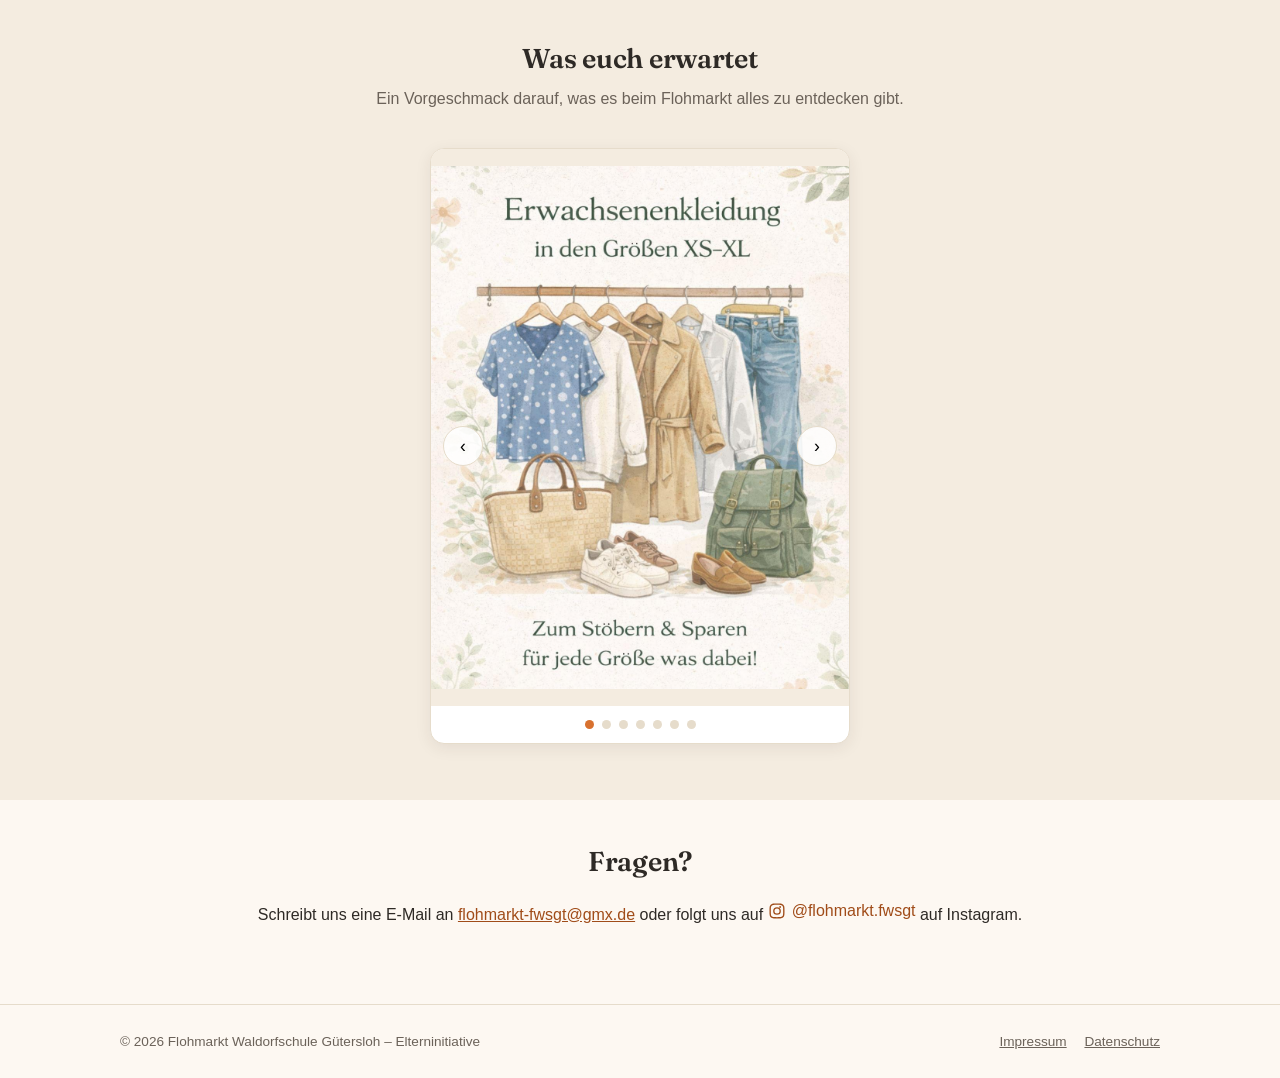
==== commit 75d27159: "Clean up legal pages markup, rewrite photo privacy note, move Anfahrt section before Verkäufer/Käufe" ====
--- a/index.html
+++ b/index.html
@@ -67,6 +67,24 @@
   </div>
 </section>
 
+<section class="map-section" id="anfahrt">
+  <div class="container">
+    <h2 class="section-title">Anfahrt</h2>
+    <p class="section-lead">Hermann-Rothert-Str. 7, 33335 Gütersloh</p>
+    <div class="map-embed" id="map-embed">
+      <button type="button" class="map-load-btn" id="map-load-btn">
+        <svg class="icon-svg icon-svg-lg" viewBox="0 0 24 24" fill="none" stroke="currentColor" stroke-width="2" stroke-linecap="round" stroke-linejoin="round" aria-hidden="true"><path d="M20 10c0 6-8 12-8 12s-8-6-8-12a8 8 0 0 1 16 0Z"></path><circle cx="12" cy="10" r="3"></circle></svg>
+        Karte laden
+      </button>
+      <p class="map-hint">
+        Beim Laden wird eine Verbindung zu Google Maps aufgebaut (Google kann dabei Daten erheben).
+        Alternativ:
+        <a href="https://www.google.com/maps/search/?api=1&query=Hermann-Rothert-Str.+7,+33335+G%C3%BCtersloh" target="_blank" rel="noopener">direkt in Google Maps öffnen</a>.
+      </p>
+    </div>
+  </div>
+</section>
+
 <section class="audience" id="verkaeufer-kaeufer">
   <div class="container">
     <h2 class="section-title">Verkäufer &amp; Käufer</h2>
@@ -225,24 +243,6 @@
   </div>
 </section>
 
-<section class="map-section" id="anfahrt">
-  <div class="container">
-    <h2 class="section-title">Anfahrt</h2>
-    <p class="section-lead">Hermann-Rothert-Str. 7, 33335 Gütersloh</p>
-    <div class="map-embed" id="map-embed">
-      <button type="button" class="map-load-btn" id="map-load-btn">
-        <svg class="icon-svg icon-svg-lg" viewBox="0 0 24 24" fill="none" stroke="currentColor" stroke-width="2" stroke-linecap="round" stroke-linejoin="round" aria-hidden="true"><path d="M20 10c0 6-8 12-8 12s-8-6-8-12a8 8 0 0 1 16 0Z"></path><circle cx="12" cy="10" r="3"></circle></svg>
-        Karte laden
-      </button>
-      <p class="map-hint">
-        Beim Laden wird eine Verbindung zu Google Maps aufgebaut (Google kann dabei Daten erheben).
-        Alternativ:
-        <a href="https://www.google.com/maps/search/?api=1&query=Hermann-Rothert-Str.+7,+33335+G%C3%BCtersloh" target="_blank" rel="noopener">direkt in Google Maps öffnen</a>.
-      </p>
-    </div>
-  </div>
-</section>
-
 <section class="contact" id="kontakt">
   <div class="container">
     <h2 class="section-title">Fragen?</h2>
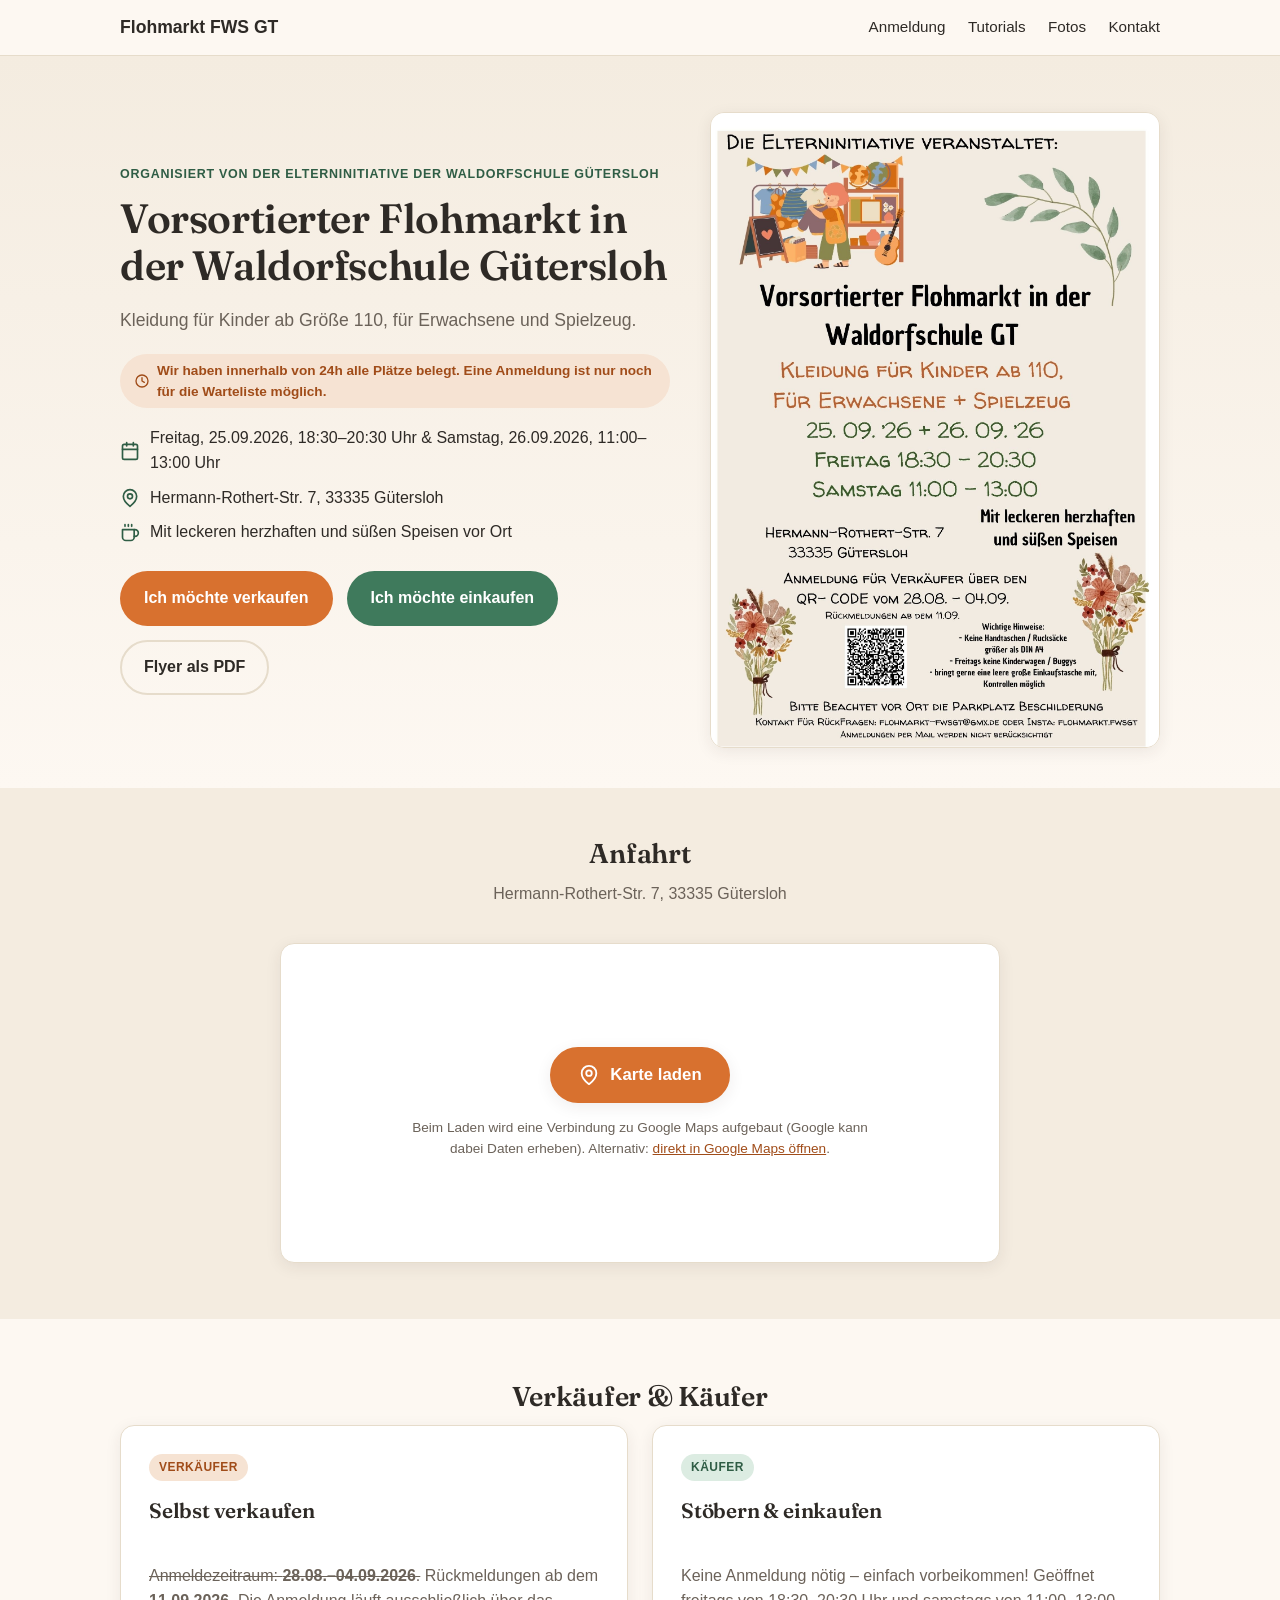
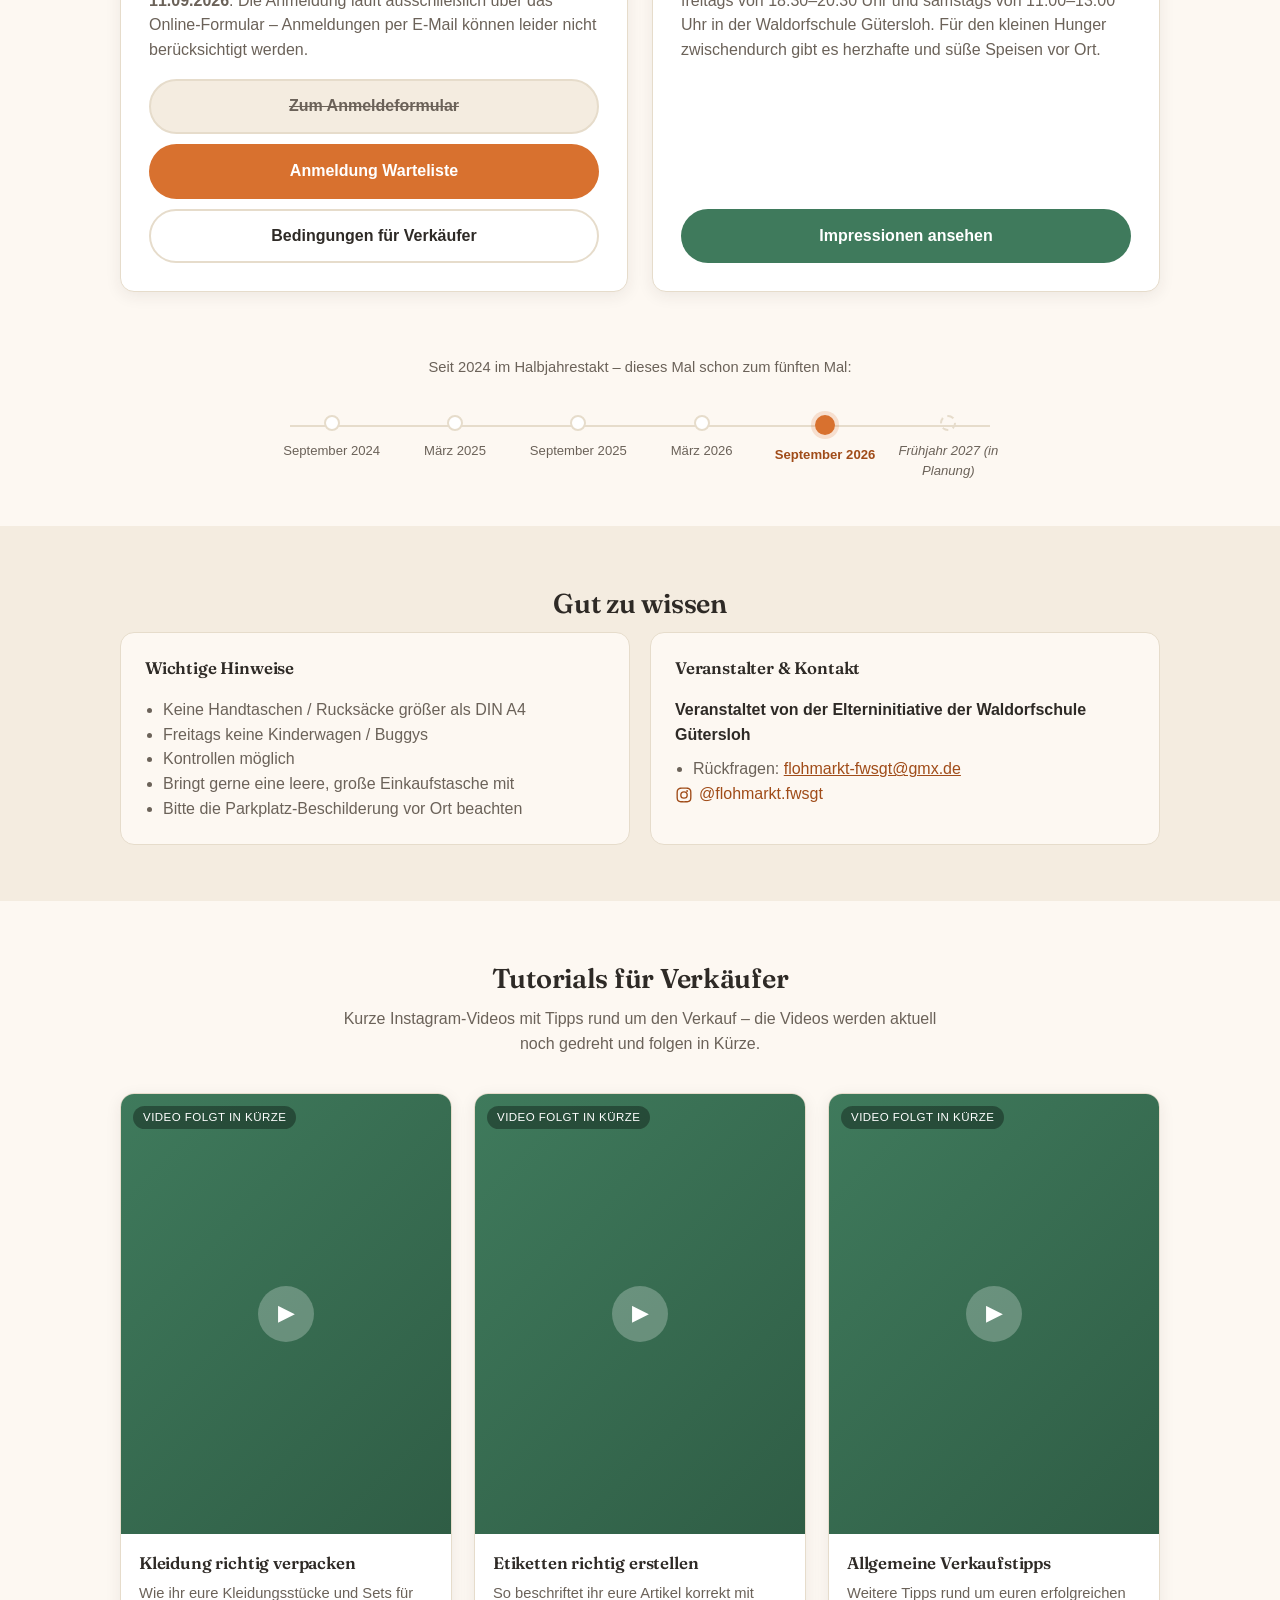
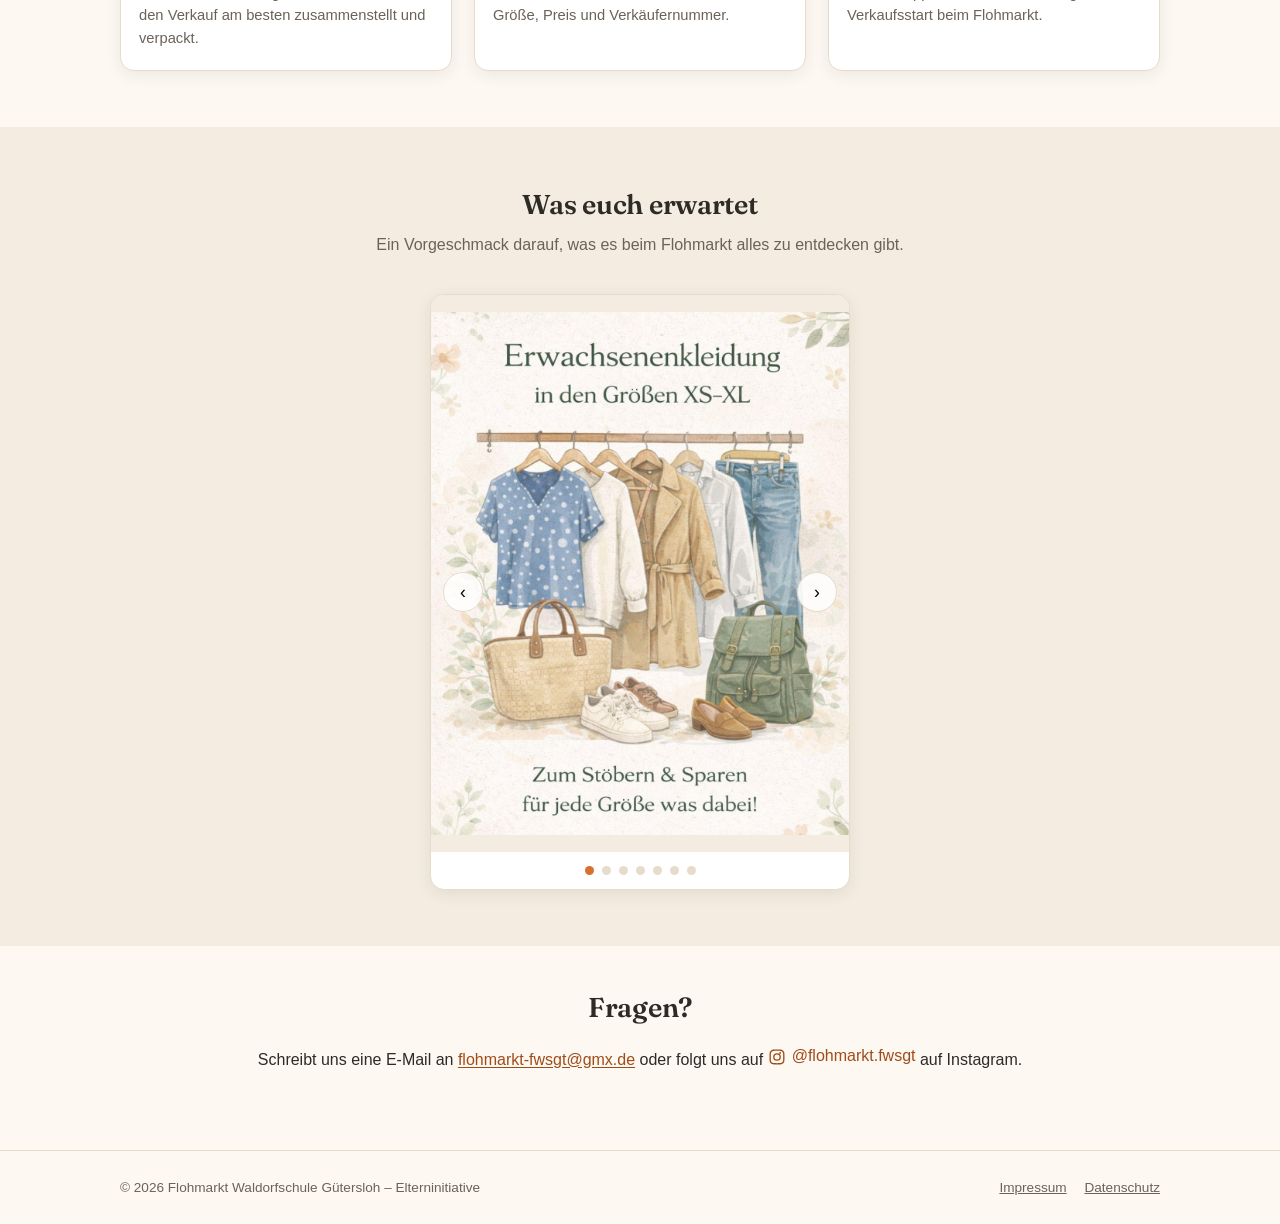
==== commit 20fd31da: "Flohmarkt Waldorfschule Gütersloh: Landingpage" ====
--- a/index.html
+++ b/index.html
@@ -38,7 +38,7 @@
       <p class="subtitle">Kleidung für Kinder ab Größe&nbsp;110, für Erwachsene und Spielzeug.</p>
       <p class="deadline-badge">
         <svg class="icon-svg" viewBox="0 0 24 24" fill="none" stroke="currentColor" stroke-width="2" stroke-linecap="round" stroke-linejoin="round" aria-hidden="true"><circle cx="12" cy="12" r="9"></circle><polyline points="12 7 12 12 15.5 14"></polyline></svg>
-        Verkäufer-Anmeldung noch bis 04.09.2026
+        Wir haben innerhalb von 24h alle Plätze belegt. Eine Anmeldung ist nur noch für die Warteliste möglich.
       </p>
       <ul class="hero-facts">
         <li>
@@ -94,13 +94,21 @@
         <span class="badge badge-seller">Verkäufer</span>
         <h3>Selbst verkaufen</h3>
         <p>
-          Anmeldezeitraum: <strong>28.08.–04.09.2026</strong>. Rückmeldungen ab dem <strong>11.09.2026</strong>.
+          <s>Anmeldezeitraum: <strong>28.08.–04.09.2026</strong>.</s> Rückmeldungen ab dem <strong>11.09.2026</strong>.
           Die Anmeldung läuft ausschließlich über das Online-Formular – Anmeldungen per E-Mail
           können leider nicht berücksichtigt werden.
         </p>
-        <a class="btn btn-primary" href="https://forms.office.com/Pages/ResponsePage.aspx?id=DQSIkWdsW0yxEjajBLZtrQAAAAAAAAAAAAO__Q2rqFhUMDNKTlNaVUxXSloxRFZZTEVRQ04yQzFOQS4u&origin=QRCode" target="_blank" rel="noopener">
-          Zum Anmeldeformular
-        </a>
+        <div class="card-btn-stack">
+          <span class="btn btn-disabled" aria-disabled="true">
+            Zum Anmeldeformular
+          </span>
+          <a class="btn btn-primary" href="https://forms.office.com/Pages/ResponsePage.aspx?id=DQSIkWdsW0yxEjajBLZtrQAAAAAAAAAAAAO__Q2rqFhUMDNKTlNaVUxXSloxRFZZTEVRQ04yQzFOQS4u&origin=QRCode" target="_blank" rel="noopener">
+            Anmeldung Warteliste
+          </a>
+          <a class="btn btn-outline" href="https://ebbchl.s.gy/AGB_092026" target="_blank" rel="noopener">
+            Bedingungen für Verkäufer
+          </a>
+        </div>
       </div>
 
       <div class="audience-card" id="kaeufer-info">
@@ -127,6 +135,7 @@
       <li><span class="timeline-label">September 2025</span></li>
       <li><span class="timeline-label">März 2026</span></li>
       <li class="current"><span class="timeline-label">September 2026</span></li>
+      <li class="upcoming"><span class="timeline-label">Frühjahr 2027 (in Planung)</span></li>
     </ol>
   </div>
 </section>
@@ -230,10 +239,10 @@
           <img src="assets/img/carousel/foto-05.jpg" alt="Fahrräder, Roller, Spiele & Bücher" loading="lazy" />
         </div>
         <div class="carousel-slide">
+          <img src="assets/img/carousel/foto-07.jpg" alt="Kinderbekleidung in den Größen 110–176" loading="lazy" />
+        </div>
+        <div class="carousel-slide">
           <img src="assets/img/carousel/foto-06.jpg" alt="Viele Kassen, schnelle Abwicklung" loading="lazy" />
-        </div>
-        <div class="carousel-slide">
-          <img src="assets/img/carousel/foto-07.jpg" alt="Kinderbekleidung in den Größen 110–176" loading="lazy" />
         </div>
       </div>
       <button class="carousel-nav prev" aria-label="Vorheriges Foto">&#8249;</button>
--- a/assets/css/styles.css
+++ b/assets/css/styles.css
@@ -270,10 +270,28 @@
   color: var(--color-text);
 }
 
+.btn-disabled {
+  background: var(--color-bg-alt);
+  border-color: var(--color-border);
+  color: var(--color-text-muted);
+  text-decoration: line-through;
+  cursor: not-allowed;
+}
+
+.btn-disabled:hover {
+  transform: none;
+}
+
 .btn-row {
   display: flex;
   flex-wrap: wrap;
   gap: 14px;
+}
+
+.card-btn-stack {
+  display: flex;
+  flex-direction: column;
+  gap: 10px;
 }
 
 /* Zielgruppen / CTA section */
@@ -414,6 +432,15 @@
   font-weight: 700;
 }
 
+.timeline li.upcoming::before {
+  border-style: dashed;
+  background: transparent;
+}
+
+.timeline li.upcoming .timeline-label {
+  font-style: italic;
+}
+
 @media (max-width: 640px) {
   .timeline {
     flex-direction: column;
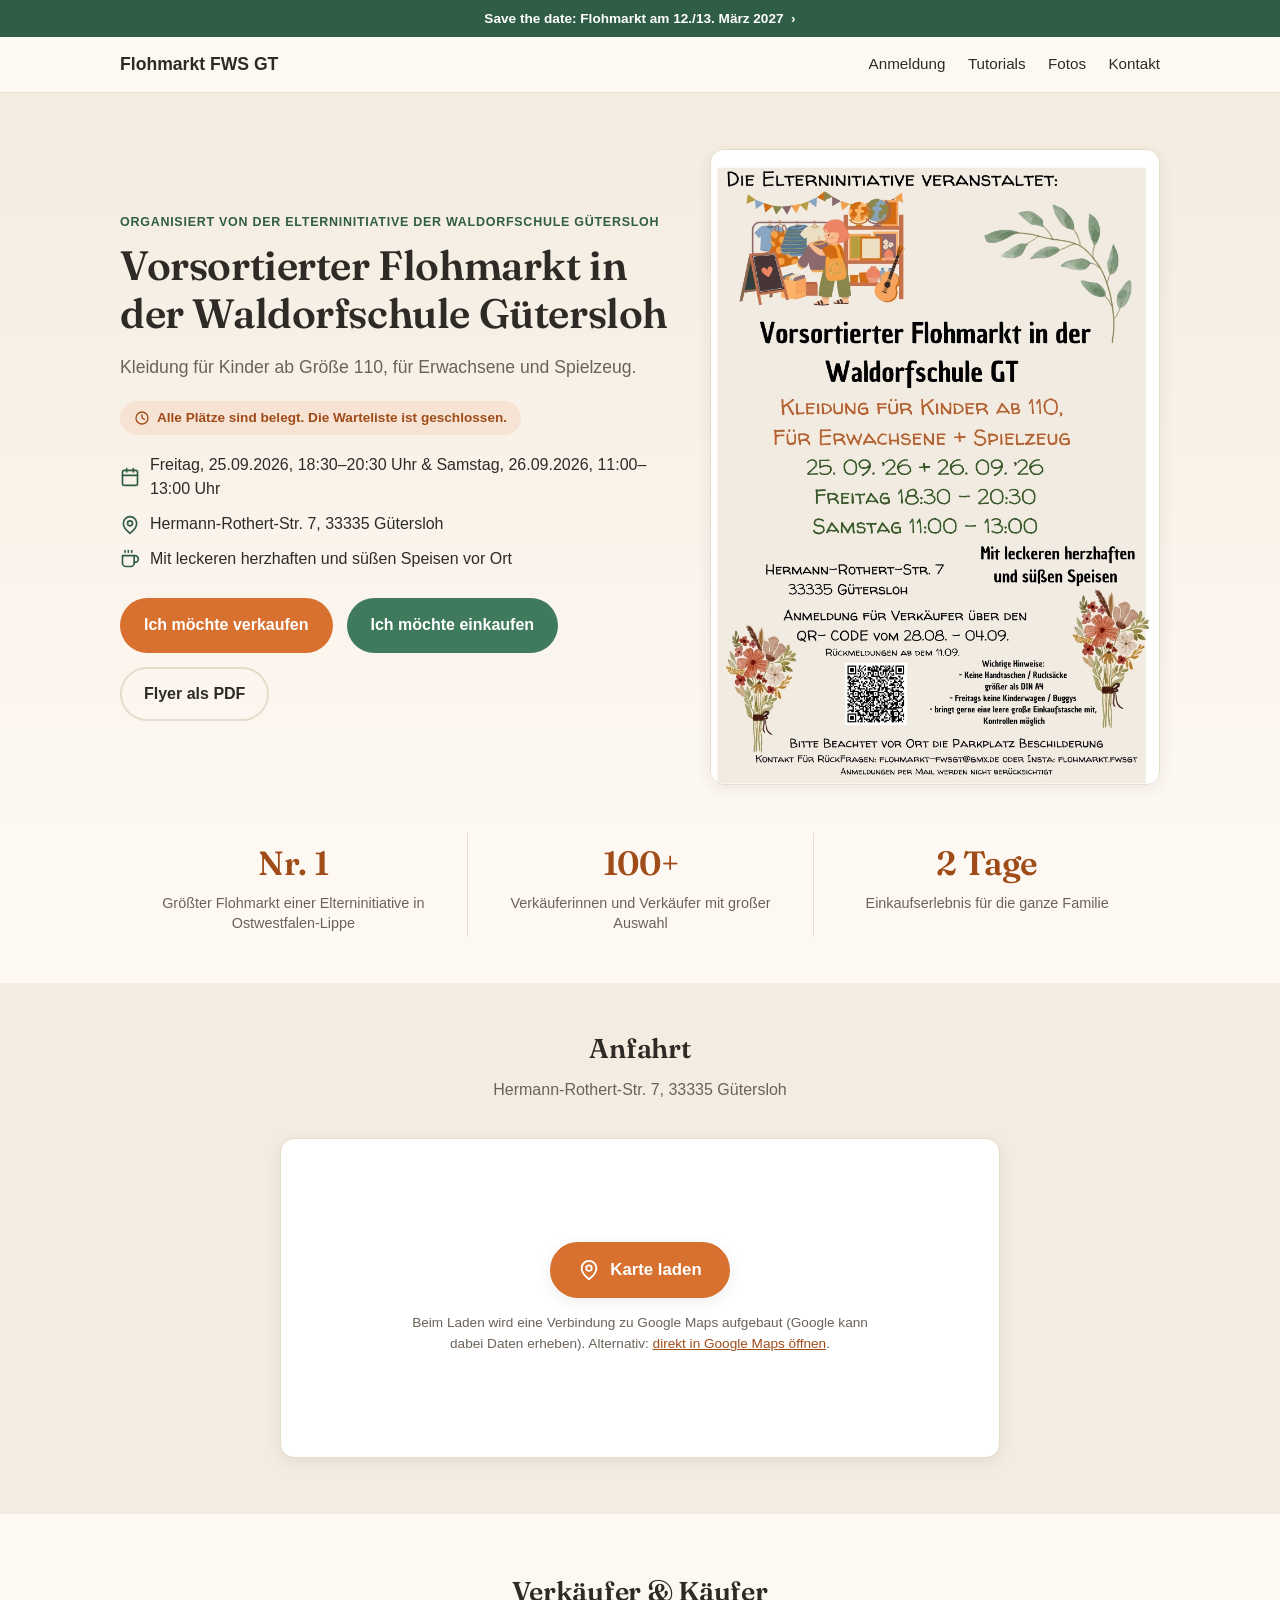
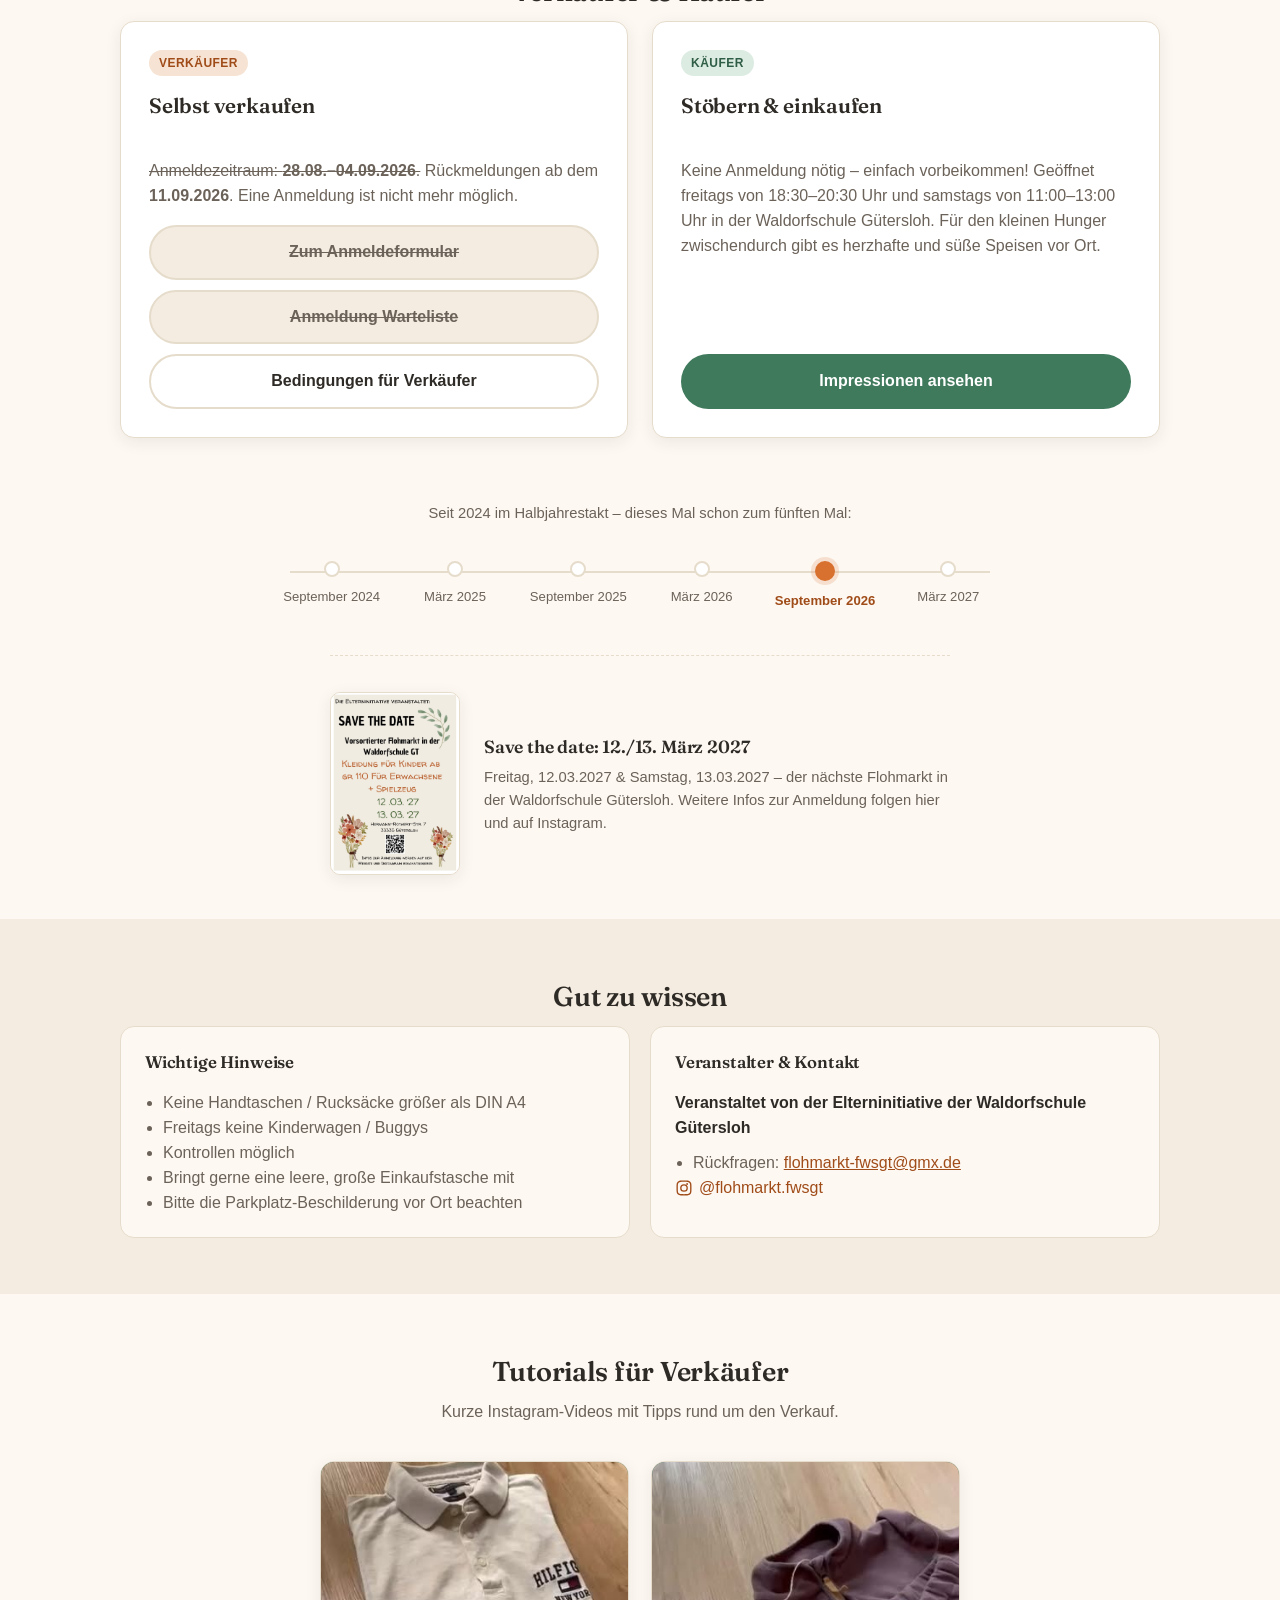
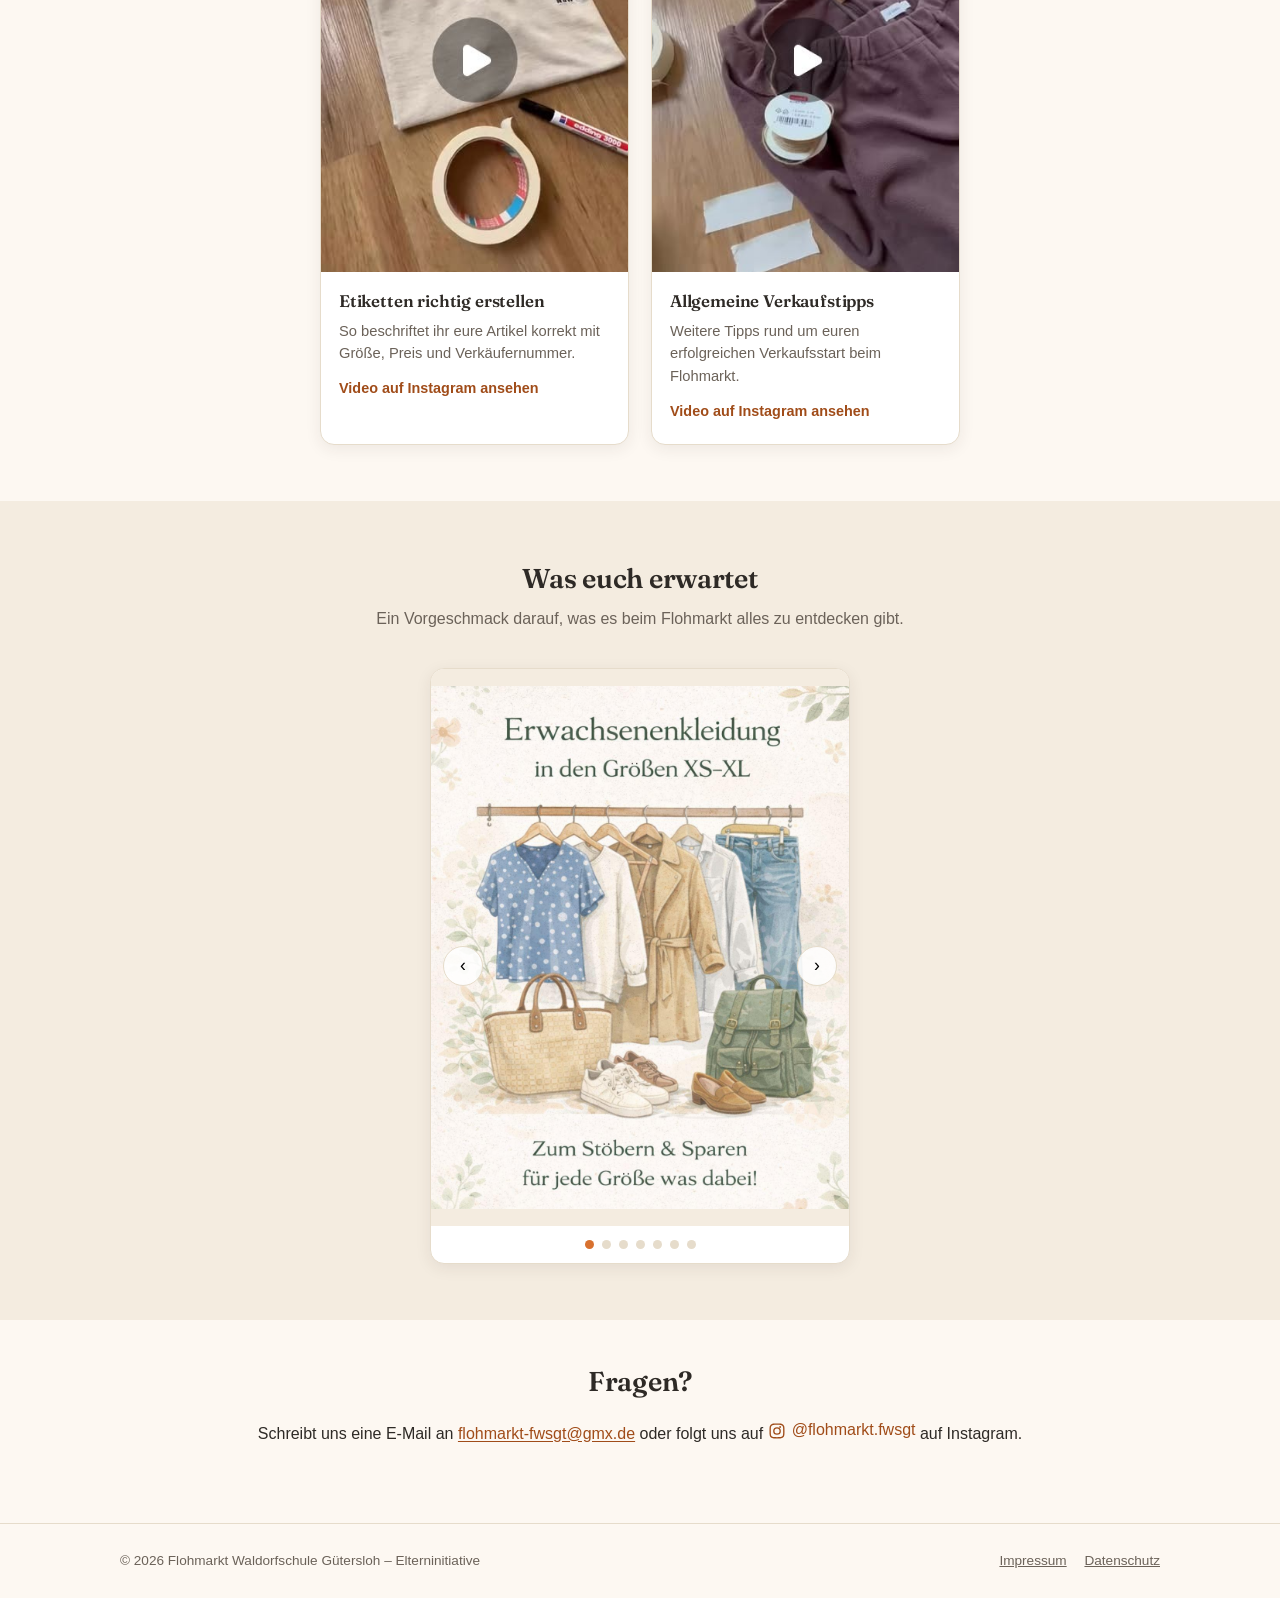
==== commit e38d2e38: "Flohmarkt Waldorfschule Gütersloh: Landingpage Co-Authored-By: Claude Sonnet 5 <noreply@anthropic.co" ====
--- a/index.html
+++ b/index.html
@@ -12,6 +12,10 @@
 </head>
 <body>
 
+<a class="announce-bar" href="#save-the-date">
+  Save the date: Flohmarkt am 12./13. März 2027 &nbsp;&rsaquo;
+</a>
+
 <header class="site-header">
   <div class="container">
     <p class="site-title">Flohmarkt&nbsp;FWS&nbsp;GT</p>
@@ -38,7 +42,7 @@
       <p class="subtitle">Kleidung für Kinder ab Größe&nbsp;110, für Erwachsene und Spielzeug.</p>
       <p class="deadline-badge">
         <svg class="icon-svg" viewBox="0 0 24 24" fill="none" stroke="currentColor" stroke-width="2" stroke-linecap="round" stroke-linejoin="round" aria-hidden="true"><circle cx="12" cy="12" r="9"></circle><polyline points="12 7 12 12 15.5 14"></polyline></svg>
-        Wir haben innerhalb von 24h alle Plätze belegt. Eine Anmeldung ist nur noch für die Warteliste möglich.
+        Alle Plätze sind belegt. Die Warteliste ist geschlossen.
       </p>
       <ul class="hero-facts">
         <li>
@@ -67,6 +71,25 @@
   </div>
 </section>
 
+<section class="highlights">
+  <div class="container">
+    <div class="highlights-grid">
+      <div class="highlight-item">
+        <p class="highlight-figure">Nr. 1</p>
+        <p class="highlight-caption">Größter Flohmarkt einer Elterninitiative in Ostwestfalen-Lippe</p>
+      </div>
+      <div class="highlight-item">
+        <p class="highlight-figure">100+</p>
+        <p class="highlight-caption">Verkäuferinnen und Verkäufer mit großer Auswahl</p>
+      </div>
+      <div class="highlight-item">
+        <p class="highlight-figure">2 Tage</p>
+        <p class="highlight-caption">Einkaufserlebnis für die ganze Familie</p>
+      </div>
+    </div>
+  </div>
+</section>
+
 <section class="map-section" id="anfahrt">
   <div class="container">
     <h2 class="section-title">Anfahrt</h2>
@@ -95,16 +118,15 @@
         <h3>Selbst verkaufen</h3>
         <p>
           <s>Anmeldezeitraum: <strong>28.08.–04.09.2026</strong>.</s> Rückmeldungen ab dem <strong>11.09.2026</strong>.
-          Die Anmeldung läuft ausschließlich über das Online-Formular – Anmeldungen per E-Mail
-          können leider nicht berücksichtigt werden.
+          Eine Anmeldung ist nicht mehr möglich.
         </p>
         <div class="card-btn-stack">
           <span class="btn btn-disabled" aria-disabled="true">
             Zum Anmeldeformular
           </span>
-          <a class="btn btn-primary" href="https://forms.office.com/Pages/ResponsePage.aspx?id=DQSIkWdsW0yxEjajBLZtrQAAAAAAAAAAAAO__Q2rqFhUMDNKTlNaVUxXSloxRFZZTEVRQ04yQzFOQS4u&origin=QRCode" target="_blank" rel="noopener">
+          <span class="btn btn-disabled" aria-disabled="true">
             Anmeldung Warteliste
-          </a>
+          </span>
           <a class="btn btn-outline" href="https://ebbchl.s.gy/AGB_092026" target="_blank" rel="noopener">
             Bedingungen für Verkäufer
           </a>
@@ -135,8 +157,18 @@
       <li><span class="timeline-label">September 2025</span></li>
       <li><span class="timeline-label">März 2026</span></li>
       <li class="current"><span class="timeline-label">September 2026</span></li>
-      <li class="upcoming"><span class="timeline-label">Frühjahr 2027 (in Planung)</span></li>
+      <li><span class="timeline-label">März 2027</span></li>
     </ol>
+
+    <div class="save-the-date" id="save-the-date">
+      <a class="save-the-date-poster" href="assets/img/flyer-2027.jpg" target="_blank" rel="noopener">
+        <img src="assets/img/flyer-2027.jpg" alt="Save the Date: Flohmarkt in der Waldorfschule Gütersloh, 12./13. März 2027" loading="lazy" />
+      </a>
+      <div class="save-the-date-text">
+        <h3>Save the date: 12./13. März 2027</h3>
+        <p>Freitag, 12.03.2027 &amp; Samstag, 13.03.2027 – der nächste Flohmarkt in der Waldorfschule Gütersloh. Weitere Infos zur Anmeldung folgen hier und auf Instagram.</p>
+      </div>
+    </div>
   </div>
 </section>
 
@@ -176,39 +208,28 @@
 <section class="tutorials" id="tutorials">
   <div class="container">
     <h2 class="section-title">Tutorials für Verkäufer</h2>
-    <p class="section-lead">Kurze Instagram-Videos mit Tipps rund um den Verkauf – die Videos werden aktuell noch gedreht und folgen in Kürze.</p>
+    <p class="section-lead">Kurze Instagram-Videos mit Tipps rund um den Verkauf.</p>
     <div class="tutorial-grid">
 
       <article class="tutorial-card">
-        <div class="tutorial-thumb">
-          <span class="coming-soon">Video folgt in Kürze</span>
-          <span class="play-icon">▶</span>
-        </div>
-        <div class="tutorial-body">
-          <h3>Kleidung richtig verpacken</h3>
-          <p>Wie ihr eure Kleidungsstücke und Sets für den Verkauf am besten zusammenstellt und verpackt.</p>
-        </div>
-      </article>
-
-      <article class="tutorial-card">
-        <div class="tutorial-thumb">
-          <span class="coming-soon">Video folgt in Kürze</span>
-          <span class="play-icon">▶</span>
-        </div>
+        <a class="tutorial-thumb" href="https://www.instagram.com/reel/Ddj_7joOujG/" target="_blank" rel="noopener" aria-label="Video „Etiketten richtig erstellen“ auf Instagram ansehen">
+          <img src="assets/img/tutorials/etiketten.jpg" alt="Vorschaubild: Poloshirt, Malerkrepp und Stift zum Beschriften von Etiketten" loading="lazy" />
+        </a>
         <div class="tutorial-body">
           <h3>Etiketten richtig erstellen</h3>
           <p>So beschriftet ihr eure Artikel korrekt mit Größe, Preis und Verkäufernummer.</p>
+          <a href="https://www.instagram.com/reel/Ddj_7joOujG/" target="_blank" rel="noopener">Video auf Instagram ansehen</a>
         </div>
       </article>
 
       <article class="tutorial-card">
-        <div class="tutorial-thumb">
-          <span class="coming-soon">Video folgt in Kürze</span>
-          <span class="play-icon">▶</span>
-        </div>
+        <a class="tutorial-thumb" href="https://www.instagram.com/reel/Ddmqf95uyFL/" target="_blank" rel="noopener" aria-label="Video „Allgemeine Verkaufstipps“ auf Instagram ansehen">
+          <img src="assets/img/tutorials/verkaufstipps.jpg" alt="Vorschaubild: Fleecejacke mit Kordel und Klebeband zum Verpacken" loading="lazy" />
+        </a>
         <div class="tutorial-body">
           <h3>Allgemeine Verkaufstipps</h3>
           <p>Weitere Tipps rund um euren erfolgreichen Verkaufsstart beim Flohmarkt.</p>
+          <a href="https://www.instagram.com/reel/Ddmqf95uyFL/" target="_blank" rel="noopener">Video auf Instagram ansehen</a>
         </div>
       </article>
 
--- a/assets/css/styles.css
+++ b/assets/css/styles.css
@@ -55,6 +55,22 @@
   padding: 0 20px;
 }
 
+/* Announce bar */
+.announce-bar {
+  display: block;
+  text-align: center;
+  background: var(--color-secondary-dark);
+  color: #fff;
+  font-size: 0.85rem;
+  font-weight: 600;
+  padding: 8px 20px;
+  text-decoration: none;
+}
+
+.announce-bar:hover {
+  background: var(--color-secondary);
+}
+
 /* Header */
 .site-header {
   background: var(--color-bg);
@@ -227,6 +243,58 @@
   border: 1px solid var(--color-border);
 }
 
+/* Highlights */
+.highlights {
+  padding: 8px 0 46px;
+}
+
+.highlights-grid {
+  display: grid;
+  grid-template-columns: repeat(3, 1fr);
+}
+
+.highlight-item {
+  text-align: center;
+  padding: 4px 28px;
+  border-left: 1px solid var(--color-border);
+}
+
+.highlight-item:first-child {
+  border-left: none;
+}
+
+.highlight-figure {
+  margin: 0 0 4px;
+  font-family: "Fraunces", Georgia, "Times New Roman", serif;
+  font-weight: 600;
+  font-size: clamp(1.6rem, 3vw, 2.1rem);
+  color: var(--color-primary-dark);
+  letter-spacing: -0.01em;
+}
+
+.highlight-caption {
+  margin: 0;
+  color: var(--color-text-muted);
+  font-size: 0.9rem;
+  line-height: 1.4;
+}
+
+@media (max-width: 860px) {
+  .highlights-grid {
+    grid-template-columns: 1fr;
+    gap: 22px;
+  }
+  .highlight-item {
+    border-left: none;
+    border-top: 1px solid var(--color-border);
+    padding: 18px 10px 0;
+  }
+  .highlight-item:first-child {
+    border-top: none;
+    padding-top: 0;
+  }
+}
+
 /* Buttons */
 .btn {
   display: inline-block;
@@ -476,6 +544,52 @@
   }
 }
 
+/* Save the date */
+.save-the-date {
+  scroll-margin-top: 76px;
+  max-width: 620px;
+  margin: 44px auto 0;
+  display: flex;
+  align-items: center;
+  gap: 24px;
+  padding-top: 36px;
+  border-top: 1px dashed var(--color-border);
+}
+
+.save-the-date-poster {
+  flex-shrink: 0;
+  display: block;
+  width: 130px;
+  border-radius: 10px;
+  overflow: hidden;
+  border: 1px solid var(--color-border);
+  box-shadow: var(--shadow);
+}
+
+.save-the-date-poster img {
+  width: 100%;
+  height: auto;
+  display: block;
+}
+
+.save-the-date-text h3 {
+  margin: 0 0 6px;
+  font-size: 1.1rem;
+}
+
+.save-the-date-text p {
+  margin: 0;
+  color: var(--color-text-muted);
+  font-size: 0.92rem;
+}
+
+@media (max-width: 640px) {
+  .save-the-date {
+    flex-direction: column;
+    text-align: center;
+  }
+}
+
 /* Info / Details */
 .info {
   padding: 56px 0;
@@ -513,7 +627,9 @@
 
 .tutorial-grid {
   display: grid;
-  grid-template-columns: repeat(3, 1fr);
+  grid-template-columns: repeat(2, 1fr);
+  max-width: 640px;
+  margin: 0 auto;
   gap: 22px;
 }
 
@@ -535,6 +651,23 @@
   justify-content: center;
   position: relative;
   color: #fff;
+}
+
+a.tutorial-thumb {
+  text-decoration: none;
+  overflow: hidden;
+}
+
+.tutorial-thumb img {
+  width: 100%;
+  height: 100%;
+  object-fit: cover;
+  object-position: center 55%;
+  transition: transform 0.2s ease;
+}
+
+a.tutorial-thumb:hover img {
+  transform: scale(1.03);
 }
 
 .tutorial-thumb .play-icon {
